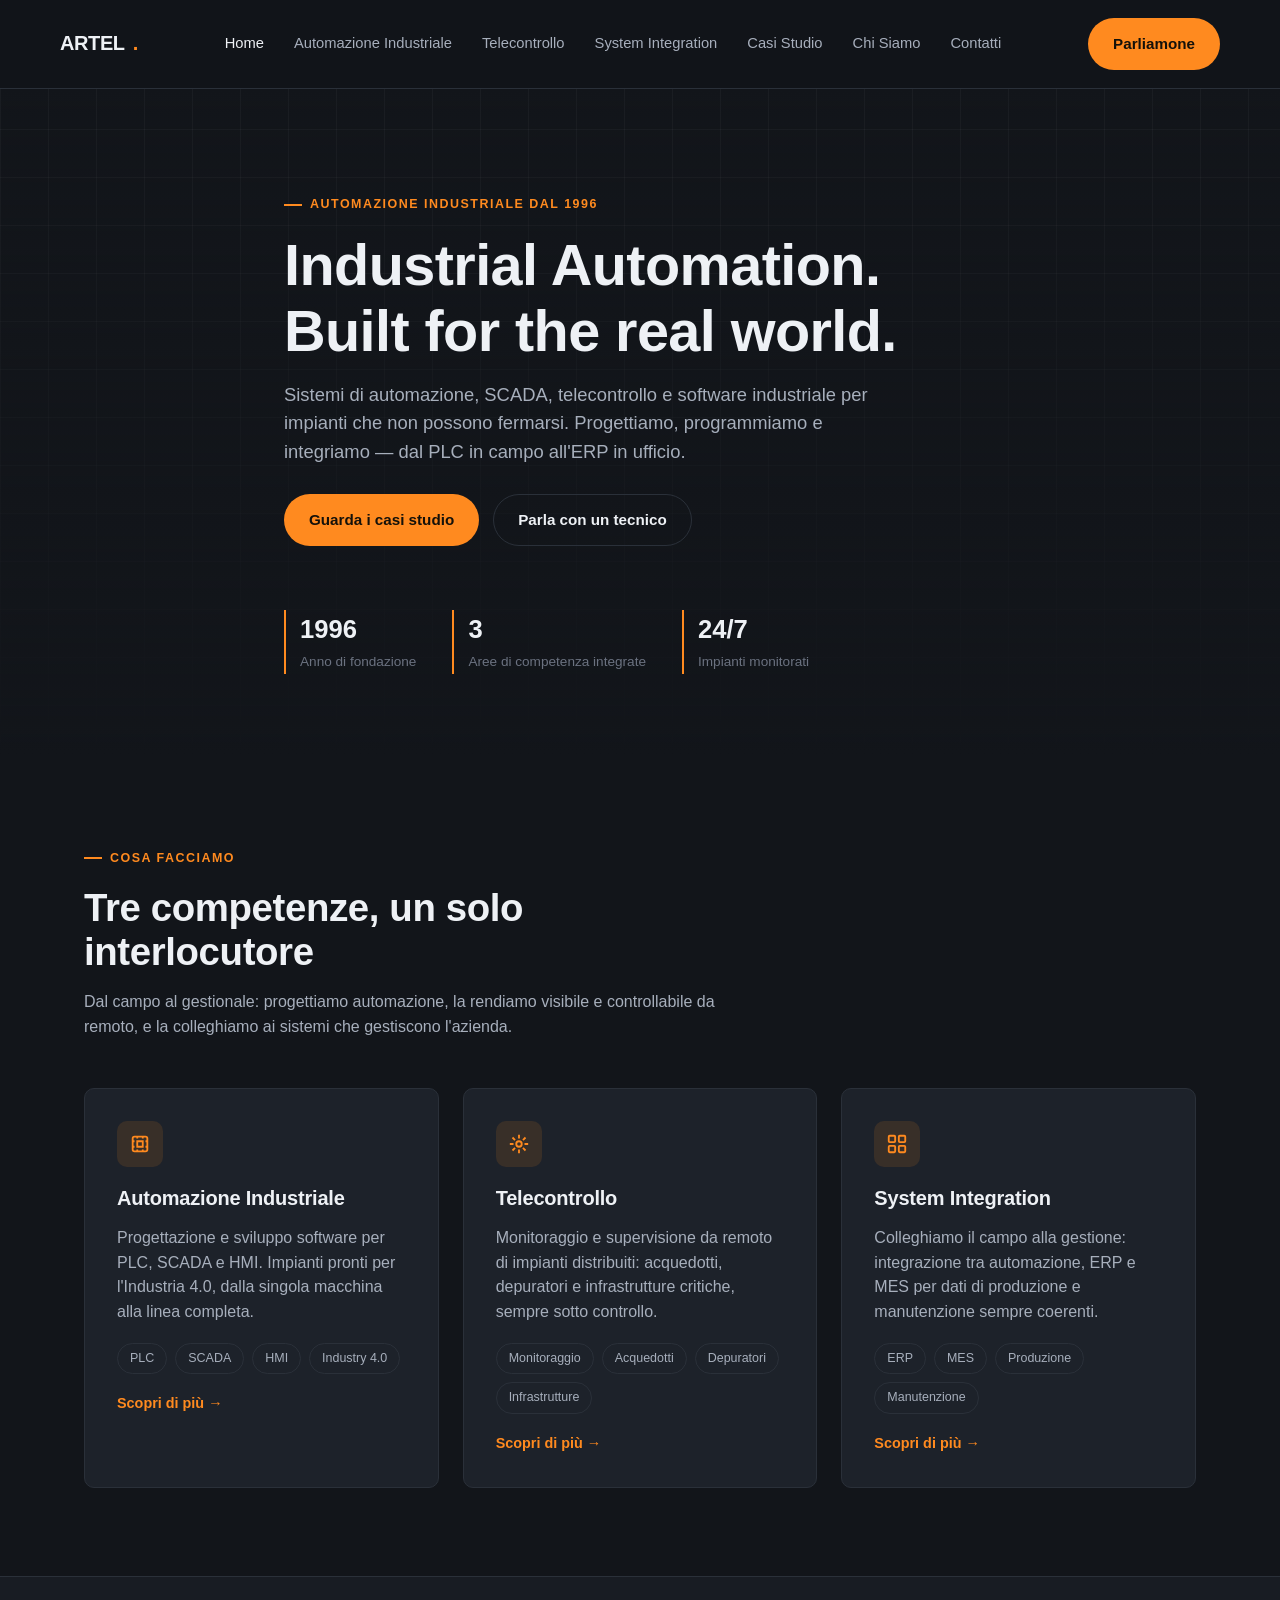
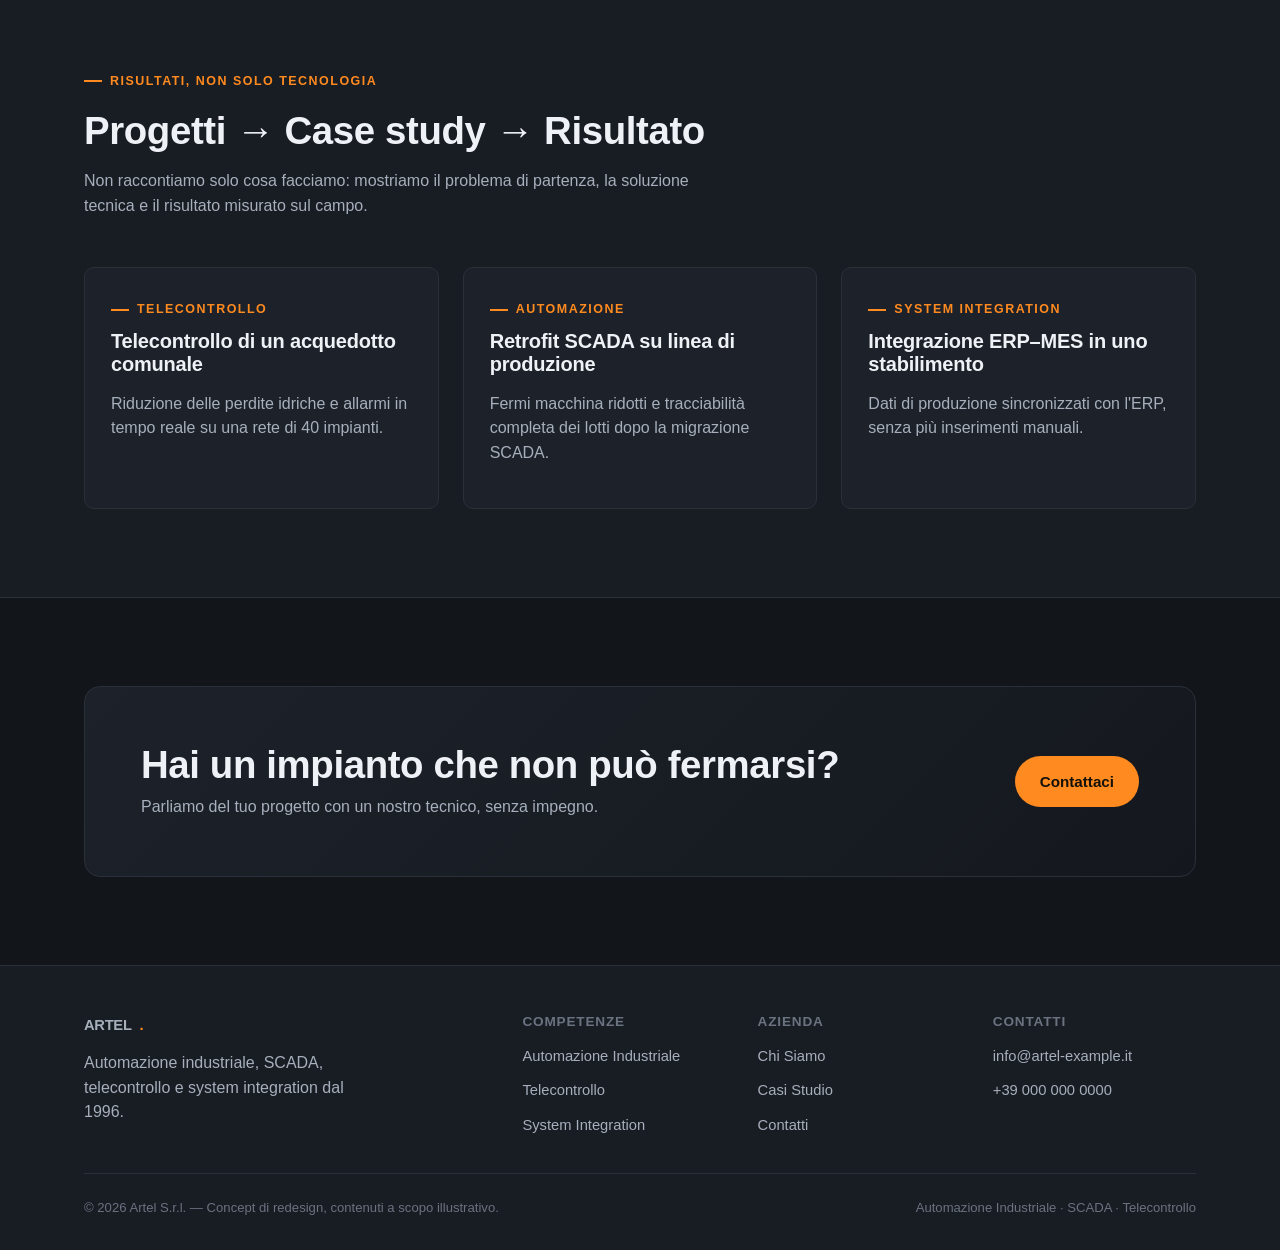
==== index.html @ 4e6edf06 "Add Artel S.r.l. redesign concept static site Replaces a text-heavy legacy structure with a focused " ====
<!doctype html>
<html lang="it">
<head>
<meta charset="UTF-8">
<meta name="viewport" content="width=device-width, initial-scale=1.0">
<title>Artel S.r.l. — Automazione Industriale, SCADA, Telecontrollo</title>
<meta name="description" content="Sistemi di automazione industriale, SCADA, telecontrollo e system integration per impianti che non possono fermarsi. Dal 1996.">
<link rel="stylesheet" href="css/style.css">
</head>
<body>

<header class="site-header">
  <div class="wrap nav">
    <a href="index.html" class="logo">ARTEL<span>.</span></a>
    <ul class="nav-links">
      <li><a href="index.html" class="active">Home</a></li>
      <li><a href="automazione-industriale.html">Automazione Industriale</a></li>
      <li><a href="telecontrollo.html">Telecontrollo</a></li>
      <li><a href="system-integration.html">System Integration</a></li>
      <li><a href="casi-studio.html">Casi Studio</a></li>
      <li><a href="chi-siamo.html">Chi Siamo</a></li>
      <li><a href="contatti.html">Contatti</a></li>
    </ul>
    <div class="nav-cta">
      <a href="contatti.html" class="btn btn-primary">Parliamone</a>
      <button class="nav-toggle" aria-label="Menu">☰</button>
    </div>
  </div>
</header>

<section class="hero">
  <div class="wrap hero-inner">
    <span class="eyebrow">Automazione industriale dal 1996</span>
    <h1>Industrial Automation.<br>Built for the real world.</h1>
    <p class="lead">Sistemi di automazione, SCADA, telecontrollo e software industriale per impianti che non possono fermarsi. Progettiamo, programmiamo e integriamo — dal PLC in campo all'ERP in ufficio.</p>
    <div class="hero-actions">
      <a href="casi-studio.html" class="btn btn-primary">Guarda i casi studio</a>
      <a href="contatti.html" class="btn btn-ghost">Parla con un tecnico</a>
    </div>
    <div class="hero-meta">
      <div><strong>1996</strong><span>Anno di fondazione</span></div>
      <div><strong>3</strong><span>Aree di competenza integrate</span></div>
      <div><strong>24/7</strong><span>Impianti monitorati</span></div>
    </div>
  </div>
</section>

<section>
  <div class="wrap">
    <div class="section-head">
      <span class="eyebrow">Cosa facciamo</span>
      <h2>Tre competenze, un solo interlocutore</h2>
      <p>Dal campo al gestionale: progettiamo automazione, la rendiamo visibile e controllabile da remoto, e la colleghiamo ai sistemi che gestiscono l'azienda.</p>
    </div>

    <div class="grid-3">
      <div class="card">
        <div class="icon">
          <svg width="22" height="22" viewBox="0 0 24 24" fill="none" stroke="currentColor" stroke-width="2"><rect x="4" y="4" width="16" height="16" rx="2"/><path d="M9 9h6v6H9z"/><path d="M4 9h2M4 15h2M18 9h2M18 15h2M9 4v2M15 4v2M9 18v2M15 18v2"/></svg>
        </div>
        <h3>Automazione Industriale</h3>
        <p>Progettazione e sviluppo software per PLC, SCADA e HMI. Impianti pronti per l'Industria 4.0, dalla singola macchina alla linea completa.</p>
        <div class="tag-list">
          <span class="tag">PLC</span><span class="tag">SCADA</span><span class="tag">HMI</span><span class="tag">Industry 4.0</span>
        </div>
        <a href="automazione-industriale.html" class="card-link">Scopri di più →</a>
      </div>

      <div class="card">
        <div class="icon">
          <svg width="22" height="22" viewBox="0 0 24 24" fill="none" stroke="currentColor" stroke-width="2"><circle cx="12" cy="12" r="3"/><path d="M12 2v4M12 18v4M4.9 4.9l2.8 2.8M16.3 16.3l2.8 2.8M2 12h4M18 12h4M4.9 19.1l2.8-2.8M16.3 7.7l2.8-2.8"/></svg>
        </div>
        <h3>Telecontrollo</h3>
        <p>Monitoraggio e supervisione da remoto di impianti distribuiti: acquedotti, depuratori e infrastrutture critiche, sempre sotto controllo.</p>
        <div class="tag-list">
          <span class="tag">Monitoraggio</span><span class="tag">Acquedotti</span><span class="tag">Depuratori</span><span class="tag">Infrastrutture</span>
        </div>
        <a href="telecontrollo.html" class="card-link">Scopri di più →</a>
      </div>

      <div class="card">
        <div class="icon">
          <svg width="22" height="22" viewBox="0 0 24 24" fill="none" stroke="currentColor" stroke-width="2"><rect x="3" y="3" width="7" height="7" rx="1"/><rect x="14" y="3" width="7" height="7" rx="1"/><rect x="14" y="14" width="7" height="7" rx="1"/><rect x="3" y="14" width="7" height="7" rx="1"/></svg>
        </div>
        <h3>System Integration</h3>
        <p>Colleghiamo il campo alla gestione: integrazione tra automazione, ERP e MES per dati di produzione e manutenzione sempre coerenti.</p>
        <div class="tag-list">
          <span class="tag">ERP</span><span class="tag">MES</span><span class="tag">Produzione</span><span class="tag">Manutenzione</span>
        </div>
        <a href="system-integration.html" class="card-link">Scopri di più →</a>
      </div>
    </div>
  </div>
</section>

<section class="section-alt">
  <div class="wrap">
    <div class="section-head">
      <span class="eyebrow">Risultati, non solo tecnologia</span>
      <h2>Progetti → Case study → Risultato</h2>
      <p>Non raccontiamo solo cosa facciamo: mostriamo il problema di partenza, la soluzione tecnica e il risultato misurato sul campo.</p>
    </div>

    <div class="grid-3">
      <a href="casi-studio.html#acquedotto" class="case-preview">
        <span class="eyebrow" style="margin-bottom:10px">Telecontrollo</span>
        <h3>Telecontrollo di un acquedotto comunale</h3>
        <p>Riduzione delle perdite idriche e allarmi in tempo reale su una rete di 40 impianti.</p>
      </a>
      <a href="casi-studio.html#linea-produzione" class="case-preview">
        <span class="eyebrow" style="margin-bottom:10px">Automazione</span>
        <h3>Retrofit SCADA su linea di produzione</h3>
        <p>Fermi macchina ridotti e tracciabilità completa dei lotti dopo la migrazione SCADA.</p>
      </a>
      <a href="casi-studio.html#erp-mes" class="case-preview">
        <span class="eyebrow" style="margin-bottom:10px">System Integration</span>
        <h3>Integrazione ERP–MES in uno stabilimento</h3>
        <p>Dati di produzione sincronizzati con l'ERP, senza più inserimenti manuali.</p>
      </a>
    </div>
  </div>
</section>

<section>
  <div class="wrap">
    <div class="cta-band">
      <div>
        <h2>Hai un impianto che non può fermarsi?</h2>
        <p>Parliamo del tuo progetto con un nostro tecnico, senza impegno.</p>
      </div>
      <a href="contatti.html" class="btn btn-primary">Contattaci</a>
    </div>
  </div>
</section>

<footer>
  <div class="wrap">
    <div class="footer-grid">
      <div>
        <a href="index.html" class="logo">ARTEL<span>.</span></a>
        <p style="margin-top:14px; max-width:280px;">Automazione industriale, SCADA, telecontrollo e system integration dal 1996.</p>
      </div>
      <div>
        <h4>Competenze</h4>
        <ul>
          <li><a href="automazione-industriale.html">Automazione Industriale</a></li>
          <li><a href="telecontrollo.html">Telecontrollo</a></li>
          <li><a href="system-integration.html">System Integration</a></li>
        </ul>
      </div>
      <div>
        <h4>Azienda</h4>
        <ul>
          <li><a href="chi-siamo.html">Chi Siamo</a></li>
          <li><a href="casi-studio.html">Casi Studio</a></li>
          <li><a href="contatti.html">Contatti</a></li>
        </ul>
      </div>
      <div>
        <h4>Contatti</h4>
        <ul>
          <li><a href="mailto:info@artel-example.it">info@artel-example.it</a></li>
          <li><a href="tel:+390000000000">+39 000 000 0000</a></li>
        </ul>
      </div>
    </div>
    <div class="footer-bottom">
      <span>© 2026 Artel S.r.l. — Concept di redesign, contenuti a scopo illustrativo.</span>
      <span>Automazione Industriale · SCADA · Telecontrollo</span>
    </div>
  </div>
</footer>

<script src="js/main.js"></script>
</body>
</html>
---- css/style.css ----
/* ===========================================================
   Artel S.r.l. — redesign concept
   Design system: dark industrial palette, one accent color.
   =========================================================== */

:root {
  --bg: #12151a;
  --bg-alt: #181c23;
  --bg-card: #1d222a;
  --line: #2a3039;
  --text: #eef1f5;
  --text-dim: #a7afbc;
  --text-faint: #6b7280;
  --accent: #ff8a1f;
  --accent-dim: #cc6f14;
  --accent-soft: rgba(255, 138, 31, 0.12);
  --radius: 10px;
  --maxw: 1160px;
  --font: -apple-system, "Segoe UI", "Inter", Roboto, Helvetica, Arial, sans-serif;
}

* {
  box-sizing: border-box;
}

html {
  scroll-behavior: smooth;
}

body {
  margin: 0;
  font-family: var(--font);
  background: var(--bg);
  color: var(--text);
  line-height: 1.55;
  -webkit-font-smoothing: antialiased;
}

img {
  max-width: 100%;
  display: block;
}

a {
  color: inherit;
  text-decoration: none;
}

.wrap {
  max-width: var(--maxw);
  margin: 0 auto;
  padding: 0 24px;
}

section {
  padding: 88px 0;
}

h1, h2, h3, h4 {
  margin: 0 0 16px;
  line-height: 1.15;
  font-weight: 700;
  letter-spacing: -0.01em;
}

h1 { font-size: clamp(2.2rem, 5vw, 3.6rem); }
h2 { font-size: clamp(1.7rem, 3.2vw, 2.4rem); }
h3 { font-size: 1.25rem; }

p {
  margin: 0 0 16px;
  color: var(--text-dim);
}

.eyebrow {
  display: inline-flex;
  align-items: center;
  gap: 8px;
  font-size: 0.78rem;
  font-weight: 700;
  letter-spacing: 0.12em;
  text-transform: uppercase;
  color: var(--accent);
  margin-bottom: 18px;
}

.eyebrow::before {
  content: "";
  width: 18px;
  height: 2px;
  background: var(--accent);
  display: inline-block;
}

/* ---------- Buttons ---------- */

.btn {
  display: inline-flex;
  align-items: center;
  gap: 8px;
  padding: 13px 24px;
  border-radius: 999px;
  font-weight: 600;
  font-size: 0.95rem;
  border: 1px solid transparent;
  cursor: pointer;
  transition: transform 0.15s ease, background 0.15s ease, border-color 0.15s ease;
}

.btn:hover {
  transform: translateY(-1px);
}

.btn-primary {
  background: var(--accent);
  color: #14110a;
}

.btn-primary:hover {
  background: #ff9a3d;
}

.btn-ghost {
  background: transparent;
  border-color: var(--line);
  color: var(--text);
}

.btn-ghost:hover {
  border-color: var(--accent);
  color: var(--accent);
}

/* ---------- Header / nav ---------- */

.site-header {
  position: sticky;
  top: 0;
  z-index: 50;
  background: rgba(18, 21, 26, 0.85);
  backdrop-filter: blur(10px);
  border-bottom: 1px solid var(--line);
}

.nav {
  display: flex;
  align-items: center;
  justify-content: space-between;
  padding: 18px 0;
}

.logo {
  display: flex;
  align-items: baseline;
  gap: 8px;
  font-weight: 800;
  font-size: 1.25rem;
  letter-spacing: -0.02em;
}

.logo span {
  color: var(--accent);
}

.nav-links {
  display: flex;
  gap: 30px;
  list-style: none;
  margin: 0;
  padding: 0;
}

.nav-links a {
  font-size: 0.92rem;
  font-weight: 500;
  color: var(--text-dim);
  transition: color 0.15s ease;
}

.nav-links a:hover,
.nav-links a.active {
  color: var(--text);
}

.nav-cta {
  display: flex;
  align-items: center;
  gap: 20px;
}

.nav-toggle {
  display: none;
  background: none;
  border: 1px solid var(--line);
  border-radius: 8px;
  padding: 8px 10px;
  color: var(--text);
  cursor: pointer;
}

@media (max-width: 860px) {
  .nav-links {
    position: absolute;
    top: 100%;
    left: 0;
    right: 0;
    flex-direction: column;
    background: var(--bg-alt);
    border-bottom: 1px solid var(--line);
    padding: 20px 24px;
    gap: 16px;
    display: none;
  }
  .nav-links.open {
    display: flex;
  }
  .nav-toggle {
    display: inline-flex;
  }
  .nav-cta .btn-primary {
    display: none;
  }
}

/* ---------- Hero ---------- */

.hero {
  padding: 100px 0 80px;
  position: relative;
  overflow: hidden;
  background-image:
    linear-gradient(180deg, rgba(18,21,26,0) 0%, var(--bg) 100%),
    repeating-linear-gradient(0deg, rgba(255,255,255,0.035) 0 1px, transparent 1px 48px),
    repeating-linear-gradient(90deg, rgba(255,255,255,0.035) 0 1px, transparent 1px 48px);
}

.hero-inner {
  max-width: 760px;
}

.hero p.lead {
  font-size: 1.15rem;
  max-width: 620px;
}

.hero-actions {
  display: flex;
  gap: 14px;
  margin-top: 28px;
  flex-wrap: wrap;
}

.hero-meta {
  display: flex;
  gap: 36px;
  margin-top: 64px;
  flex-wrap: wrap;
}

.hero-meta div {
  border-left: 2px solid var(--accent);
  padding-left: 14px;
}

.hero-meta strong {
  display: block;
  font-size: 1.6rem;
}

.hero-meta span {
  color: var(--text-faint);
  font-size: 0.85rem;
}

/* ---------- Page hero (secondary pages) ---------- */

.page-hero {
  padding: 70px 0 60px;
  border-bottom: 1px solid var(--line);
  background: var(--bg-alt);
}

.page-hero p {
  max-width: 640px;
  font-size: 1.05rem;
}

.breadcrumb {
  color: var(--text-faint);
  font-size: 0.85rem;
  margin-bottom: 18px;
}

.breadcrumb a:hover {
  color: var(--accent);
}

/* ---------- Pillars / cards grid ---------- */

.section-head {
  max-width: 640px;
  margin-bottom: 48px;
}

.grid-3 {
  display: grid;
  grid-template-columns: repeat(3, 1fr);
  gap: 24px;
}

.grid-2 {
  display: grid;
  grid-template-columns: repeat(2, 1fr);
  gap: 24px;
}

@media (max-width: 900px) {
  .grid-3, .grid-2 {
    grid-template-columns: 1fr;
  }
}

.card {
  background: var(--bg-card);
  border: 1px solid var(--line);
  border-radius: var(--radius);
  padding: 32px;
  transition: border-color 0.2s ease, transform 0.2s ease;
}

.card:hover {
  border-color: var(--accent-dim);
  transform: translateY(-2px);
}

.card .icon {
  width: 46px;
  height: 46px;
  border-radius: 10px;
  background: var(--accent-soft);
  display: flex;
  align-items: center;
  justify-content: center;
  color: var(--accent);
  margin-bottom: 20px;
}

.card .tag-list {
  display: flex;
  flex-wrap: wrap;
  gap: 8px;
  margin-top: 18px;
}

.tag {
  font-size: 0.78rem;
  color: var(--text-dim);
  border: 1px solid var(--line);
  border-radius: 999px;
  padding: 5px 12px;
}

.card a.card-link {
  display: inline-flex;
  align-items: center;
  gap: 6px;
  margin-top: 18px;
  color: var(--accent);
  font-weight: 600;
  font-size: 0.9rem;
}

/* ---------- Alt section background ---------- */

.section-alt {
  background: var(--bg-alt);
  border-top: 1px solid var(--line);
  border-bottom: 1px solid var(--line);
}

/* ---------- Stats / credibility strip ---------- */

.stats {
  display: grid;
  grid-template-columns: repeat(4, 1fr);
  gap: 24px;
  text-align: center;
}

@media (max-width: 760px) {
  .stats {
    grid-template-columns: repeat(2, 1fr);
  }
}

.stats strong {
  display: block;
  font-size: 2rem;
  color: var(--accent);
}

.stats span {
  color: var(--text-faint);
  font-size: 0.85rem;
}

/* ---------- Case studies ---------- */

.case-card {
  background: var(--bg-card);
  border: 1px solid var(--line);
  border-radius: var(--radius);
  padding: 36px;
  margin-bottom: 24px;
}

.case-card .case-tag {
  color: var(--accent);
  font-weight: 700;
  font-size: 0.78rem;
  letter-spacing: 0.08em;
  text-transform: uppercase;
  margin-bottom: 10px;
  display: block;
}

.case-grid {
  display: grid;
  grid-template-columns: repeat(4, 1fr);
  gap: 20px;
  margin-top: 24px;
}

@media (max-width: 900px) {
  .case-grid {
    grid-template-columns: repeat(2, 1fr);
  }
}

.case-step {
  border-left: 2px solid var(--line);
  padding-left: 16px;
}

.case-step h4 {
  font-size: 0.78rem;
  letter-spacing: 0.08em;
  text-transform: uppercase;
  color: var(--text-faint);
  margin-bottom: 8px;
}

.case-step.result {
  border-left-color: var(--accent);
}

.case-step p {
  font-size: 0.92rem;
  margin: 0;
}

.case-preview {
  display: block;
  background: var(--bg-card);
  border: 1px solid var(--line);
  border-radius: var(--radius);
  padding: 26px;
  transition: border-color 0.2s ease, transform 0.2s ease;
}

.case-preview:hover {
  border-color: var(--accent-dim);
  transform: translateY(-2px);
}

/* ---------- CTA band ---------- */

.cta-band {
  background: linear-gradient(135deg, #1d222a, #14181e);
  border: 1px solid var(--line);
  border-radius: 16px;
  padding: 56px;
  display: flex;
  align-items: center;
  justify-content: space-between;
  gap: 32px;
  flex-wrap: wrap;
}

.cta-band h2 {
  margin-bottom: 8px;
}

.cta-band p {
  margin: 0;
}

/* ---------- Forms ---------- */

.form-grid {
  display: grid;
  grid-template-columns: 1fr 1fr;
  gap: 18px;
}

@media (max-width: 700px) {
  .form-grid {
    grid-template-columns: 1fr;
  }
}

.field {
  display: flex;
  flex-direction: column;
  gap: 8px;
}

.field.full {
  grid-column: 1 / -1;
}

label {
  font-size: 0.85rem;
  color: var(--text-dim);
}

input, textarea, select {
  background: var(--bg);
  border: 1px solid var(--line);
  border-radius: 8px;
  padding: 12px 14px;
  color: var(--text);
  font-family: var(--font);
  font-size: 0.95rem;
}

input:focus, textarea:focus, select:focus {
  outline: none;
  border-color: var(--accent);
}

textarea {
  resize: vertical;
  min-height: 130px;
}

.form-note {
  font-size: 0.82rem;
  color: var(--text-faint);
  margin-top: 12px;
}

/* ---------- Contact info list ---------- */

.info-list {
  display: flex;
  flex-direction: column;
  gap: 22px;
}

.info-list .card {
  padding: 22px 26px;
}

.info-list strong {
  display: block;
  margin-bottom: 4px;
}

.info-list span {
  color: var(--text-dim);
  font-size: 0.92rem;
}

/* ---------- Footer ---------- */

footer {
  border-top: 1px solid var(--line);
  padding: 48px 0 32px;
  background: var(--bg-alt);
}

.footer-grid {
  display: grid;
  grid-template-columns: 2fr 1fr 1fr 1fr;
  gap: 32px;
  margin-bottom: 32px;
}

@media (max-width: 760px) {
  .footer-grid {
    grid-template-columns: 1fr 1fr;
  }
}

.footer-grid h4 {
  font-size: 0.85rem;
  text-transform: uppercase;
  letter-spacing: 0.06em;
  color: var(--text-faint);
  margin-bottom: 14px;
}

.footer-grid ul {
  list-style: none;
  margin: 0;
  padding: 0;
  display: flex;
  flex-direction: column;
  gap: 10px;
}

.footer-grid a {
  color: var(--text-dim);
  font-size: 0.92rem;
}

.footer-grid a:hover {
  color: var(--accent);
}

.footer-bottom {
  display: flex;
  justify-content: space-between;
  flex-wrap: wrap;
  gap: 12px;
  padding-top: 24px;
  border-top: 1px solid var(--line);
  color: var(--text-faint);
  font-size: 0.82rem;
}

/* ---------- Utility ---------- */

.mt-0 { margin-top: 0; }
.center { text-align: center; margin-left: auto; margin-right: auto; }
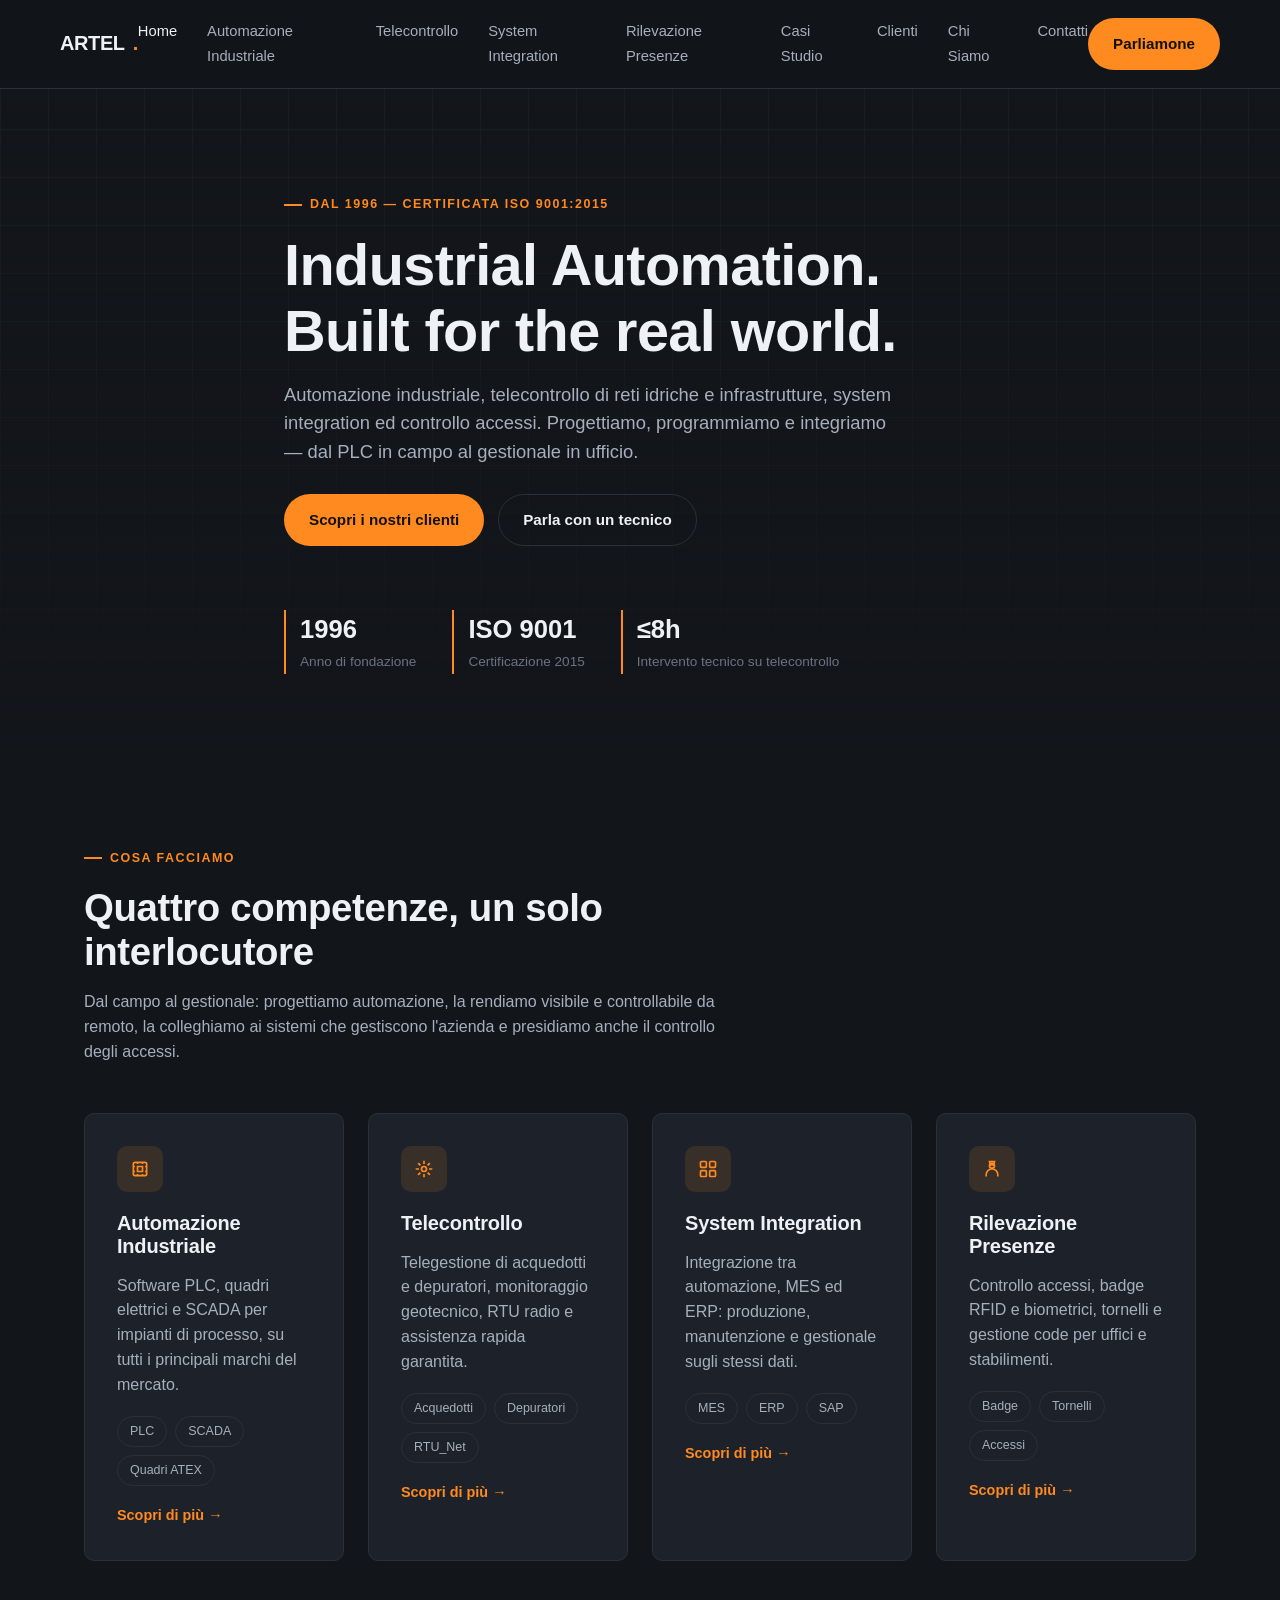
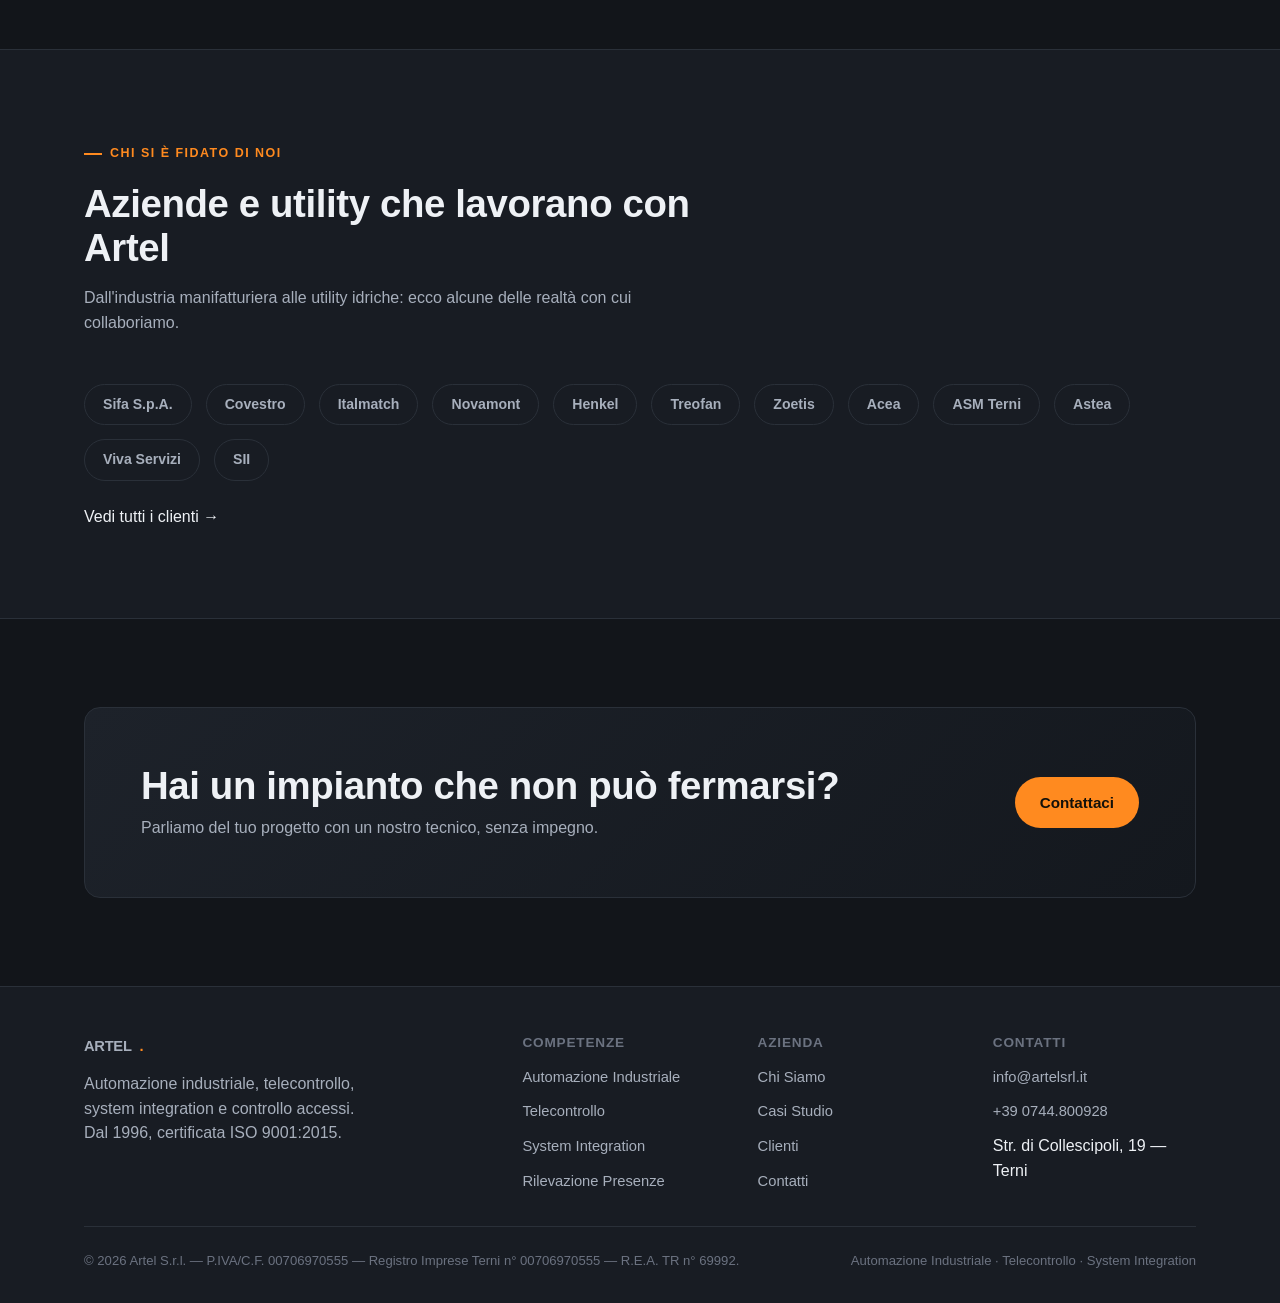
==== commit 6891fb8d: "Ground redesign in Artel's real content from artelsrl.it Replaces placeholder/fabricated copy with r" ====
--- a/index.html
+++ b/index.html
@@ -3,8 +3,8 @@
 <head>
 <meta charset="UTF-8">
 <meta name="viewport" content="width=device-width, initial-scale=1.0">
-<title>Artel S.r.l. — Automazione Industriale, SCADA, Telecontrollo</title>
-<meta name="description" content="Sistemi di automazione industriale, SCADA, telecontrollo e system integration per impianti che non possono fermarsi. Dal 1996.">
+<title>Artel S.r.l. — Automazione Industriale, Telecontrollo, System Integration</title>
+<meta name="description" content="Automazione industriale, telecontrollo di acquedotti e depuratori, system integration e controllo accessi. Artel S.r.l., Terni — dal 1996, certificata ISO 9001:2015.">
 <link rel="stylesheet" href="css/style.css">
 </head>
 <body>
@@ -17,7 +17,9 @@
       <li><a href="automazione-industriale.html">Automazione Industriale</a></li>
       <li><a href="telecontrollo.html">Telecontrollo</a></li>
       <li><a href="system-integration.html">System Integration</a></li>
+      <li><a href="rilevazione-presenze.html">Rilevazione Presenze</a></li>
       <li><a href="casi-studio.html">Casi Studio</a></li>
+      <li><a href="clienti.html">Clienti</a></li>
       <li><a href="chi-siamo.html">Chi Siamo</a></li>
       <li><a href="contatti.html">Contatti</a></li>
     </ul>
@@ -30,17 +32,17 @@
 
 <section class="hero">
   <div class="wrap hero-inner">
-    <span class="eyebrow">Automazione industriale dal 1996</span>
+    <span class="eyebrow">Dal 1996 — certificata ISO 9001:2015</span>
     <h1>Industrial Automation.<br>Built for the real world.</h1>
-    <p class="lead">Sistemi di automazione, SCADA, telecontrollo e software industriale per impianti che non possono fermarsi. Progettiamo, programmiamo e integriamo — dal PLC in campo all'ERP in ufficio.</p>
+    <p class="lead">Automazione industriale, telecontrollo di reti idriche e infrastrutture, system integration ed controllo accessi. Progettiamo, programmiamo e integriamo — dal PLC in campo al gestionale in ufficio.</p>
     <div class="hero-actions">
-      <a href="casi-studio.html" class="btn btn-primary">Guarda i casi studio</a>
+      <a href="clienti.html" class="btn btn-primary">Scopri i nostri clienti</a>
       <a href="contatti.html" class="btn btn-ghost">Parla con un tecnico</a>
     </div>
     <div class="hero-meta">
       <div><strong>1996</strong><span>Anno di fondazione</span></div>
-      <div><strong>3</strong><span>Aree di competenza integrate</span></div>
-      <div><strong>24/7</strong><span>Impianti monitorati</span></div>
+      <div><strong>ISO 9001</strong><span>Certificazione 2015</span></div>
+      <div><strong>≤8h</strong><span>Intervento tecnico su telecontrollo</span></div>
     </div>
   </div>
 </section>
@@ -49,45 +51,57 @@
   <div class="wrap">
     <div class="section-head">
       <span class="eyebrow">Cosa facciamo</span>
-      <h2>Tre competenze, un solo interlocutore</h2>
-      <p>Dal campo al gestionale: progettiamo automazione, la rendiamo visibile e controllabile da remoto, e la colleghiamo ai sistemi che gestiscono l'azienda.</p>
+      <h2>Quattro competenze, un solo interlocutore</h2>
+      <p>Dal campo al gestionale: progettiamo automazione, la rendiamo visibile e controllabile da remoto, la colleghiamo ai sistemi che gestiscono l'azienda e presidiamo anche il controllo degli accessi.</p>
     </div>
 
-    <div class="grid-3">
+    <div class="grid-4">
       <div class="card">
         <div class="icon">
-          <svg width="22" height="22" viewBox="0 0 24 24" fill="none" stroke="currentColor" stroke-width="2"><rect x="4" y="4" width="16" height="16" rx="2"/><path d="M9 9h6v6H9z"/><path d="M4 9h2M4 15h2M18 9h2M18 15h2M9 4v2M15 4v2M9 18v2M15 18v2"/></svg>
+          <svg width="20" height="20" viewBox="0 0 24 24" fill="none" stroke="currentColor" stroke-width="2"><rect x="4" y="4" width="16" height="16" rx="2"/><path d="M9 9h6v6H9z"/><path d="M4 9h2M4 15h2M18 9h2M18 15h2M9 4v2M15 4v2M9 18v2M15 18v2"/></svg>
         </div>
         <h3>Automazione Industriale</h3>
-        <p>Progettazione e sviluppo software per PLC, SCADA e HMI. Impianti pronti per l'Industria 4.0, dalla singola macchina alla linea completa.</p>
+        <p>Software PLC, quadri elettrici e SCADA per impianti di processo, su tutti i principali marchi del mercato.</p>
         <div class="tag-list">
-          <span class="tag">PLC</span><span class="tag">SCADA</span><span class="tag">HMI</span><span class="tag">Industry 4.0</span>
+          <span class="tag">PLC</span><span class="tag">SCADA</span><span class="tag">Quadri ATEX</span>
         </div>
         <a href="automazione-industriale.html" class="card-link">Scopri di più →</a>
       </div>
 
       <div class="card">
         <div class="icon">
-          <svg width="22" height="22" viewBox="0 0 24 24" fill="none" stroke="currentColor" stroke-width="2"><circle cx="12" cy="12" r="3"/><path d="M12 2v4M12 18v4M4.9 4.9l2.8 2.8M16.3 16.3l2.8 2.8M2 12h4M18 12h4M4.9 19.1l2.8-2.8M16.3 7.7l2.8-2.8"/></svg>
+          <svg width="20" height="20" viewBox="0 0 24 24" fill="none" stroke="currentColor" stroke-width="2"><circle cx="12" cy="12" r="3"/><path d="M12 2v4M12 18v4M4.9 4.9l2.8 2.8M16.3 16.3l2.8 2.8M2 12h4M18 12h4M4.9 19.1l2.8-2.8M16.3 7.7l2.8-2.8"/></svg>
         </div>
         <h3>Telecontrollo</h3>
-        <p>Monitoraggio e supervisione da remoto di impianti distribuiti: acquedotti, depuratori e infrastrutture critiche, sempre sotto controllo.</p>
+        <p>Telegestione di acquedotti e depuratori, monitoraggio geotecnico, RTU radio e assistenza rapida garantita.</p>
         <div class="tag-list">
-          <span class="tag">Monitoraggio</span><span class="tag">Acquedotti</span><span class="tag">Depuratori</span><span class="tag">Infrastrutture</span>
+          <span class="tag">Acquedotti</span><span class="tag">Depuratori</span><span class="tag">RTU_Net</span>
         </div>
         <a href="telecontrollo.html" class="card-link">Scopri di più →</a>
       </div>
 
       <div class="card">
         <div class="icon">
-          <svg width="22" height="22" viewBox="0 0 24 24" fill="none" stroke="currentColor" stroke-width="2"><rect x="3" y="3" width="7" height="7" rx="1"/><rect x="14" y="3" width="7" height="7" rx="1"/><rect x="14" y="14" width="7" height="7" rx="1"/><rect x="3" y="14" width="7" height="7" rx="1"/></svg>
+          <svg width="20" height="20" viewBox="0 0 24 24" fill="none" stroke="currentColor" stroke-width="2"><rect x="3" y="3" width="7" height="7" rx="1"/><rect x="14" y="3" width="7" height="7" rx="1"/><rect x="14" y="14" width="7" height="7" rx="1"/><rect x="3" y="14" width="7" height="7" rx="1"/></svg>
         </div>
         <h3>System Integration</h3>
-        <p>Colleghiamo il campo alla gestione: integrazione tra automazione, ERP e MES per dati di produzione e manutenzione sempre coerenti.</p>
+        <p>Integrazione tra automazione, MES ed ERP: produzione, manutenzione e gestionale sugli stessi dati.</p>
         <div class="tag-list">
-          <span class="tag">ERP</span><span class="tag">MES</span><span class="tag">Produzione</span><span class="tag">Manutenzione</span>
+          <span class="tag">MES</span><span class="tag">ERP</span><span class="tag">SAP</span>
         </div>
         <a href="system-integration.html" class="card-link">Scopri di più →</a>
+      </div>
+
+      <div class="card">
+        <div class="icon">
+          <svg width="20" height="20" viewBox="0 0 24 24" fill="none" stroke="currentColor" stroke-width="2"><circle cx="12" cy="8" r="3"/><path d="M5 21v-2a7 7 0 0 1 14 0v2"/><path d="M9 3h6l-1 4H10z"/></svg>
+        </div>
+        <h3>Rilevazione Presenze</h3>
+        <p>Controllo accessi, badge RFID e biometrici, tornelli e gestione code per uffici e stabilimenti.</p>
+        <div class="tag-list">
+          <span class="tag">Badge</span><span class="tag">Tornelli</span><span class="tag">Accessi</span>
+        </div>
+        <a href="rilevazione-presenze.html" class="card-link">Scopri di più →</a>
       </div>
     </div>
   </div>
@@ -96,28 +110,16 @@
 <section class="section-alt">
   <div class="wrap">
     <div class="section-head">
-      <span class="eyebrow">Risultati, non solo tecnologia</span>
-      <h2>Progetti → Case study → Risultato</h2>
-      <p>Non raccontiamo solo cosa facciamo: mostriamo il problema di partenza, la soluzione tecnica e il risultato misurato sul campo.</p>
+      <span class="eyebrow">Chi si è fidato di noi</span>
+      <h2>Aziende e utility che lavorano con Artel</h2>
+      <p>Dall'industria manifatturiera alle utility idriche: ecco alcune delle realtà con cui collaboriamo.</p>
     </div>
-
-    <div class="grid-3">
-      <a href="casi-studio.html#acquedotto" class="case-preview">
-        <span class="eyebrow" style="margin-bottom:10px">Telecontrollo</span>
-        <h3>Telecontrollo di un acquedotto comunale</h3>
-        <p>Riduzione delle perdite idriche e allarmi in tempo reale su una rete di 40 impianti.</p>
-      </a>
-      <a href="casi-studio.html#linea-produzione" class="case-preview">
-        <span class="eyebrow" style="margin-bottom:10px">Automazione</span>
-        <h3>Retrofit SCADA su linea di produzione</h3>
-        <p>Fermi macchina ridotti e tracciabilità completa dei lotti dopo la migrazione SCADA.</p>
-      </a>
-      <a href="casi-studio.html#erp-mes" class="case-preview">
-        <span class="eyebrow" style="margin-bottom:10px">System Integration</span>
-        <h3>Integrazione ERP–MES in uno stabilimento</h3>
-        <p>Dati di produzione sincronizzati con l'ERP, senza più inserimenti manuali.</p>
-      </a>
+    <div class="client-strip">
+      <span>Sifa S.p.A.</span><span>Covestro</span><span>Italmatch</span><span>Novamont</span>
+      <span>Henkel</span><span>Treofan</span><span>Zoetis</span><span>Acea</span>
+      <span>ASM Terni</span><span>Astea</span><span>Viva Servizi</span><span>SII</span>
     </div>
+    <a href="clienti.html" class="card-link" style="margin-top:24px; display:inline-flex;">Vedi tutti i clienti →</a>
   </div>
 </section>
 
@@ -138,7 +140,7 @@
     <div class="footer-grid">
       <div>
         <a href="index.html" class="logo">ARTEL<span>.</span></a>
-        <p style="margin-top:14px; max-width:280px;">Automazione industriale, SCADA, telecontrollo e system integration dal 1996.</p>
+        <p style="margin-top:14px; max-width:280px;">Automazione industriale, telecontrollo, system integration e controllo accessi. Dal 1996, certificata ISO 9001:2015.</p>
       </div>
       <div>
         <h4>Competenze</h4>
@@ -146,6 +148,7 @@
           <li><a href="automazione-industriale.html">Automazione Industriale</a></li>
           <li><a href="telecontrollo.html">Telecontrollo</a></li>
           <li><a href="system-integration.html">System Integration</a></li>
+          <li><a href="rilevazione-presenze.html">Rilevazione Presenze</a></li>
         </ul>
       </div>
       <div>
@@ -153,20 +156,22 @@
         <ul>
           <li><a href="chi-siamo.html">Chi Siamo</a></li>
           <li><a href="casi-studio.html">Casi Studio</a></li>
+          <li><a href="clienti.html">Clienti</a></li>
           <li><a href="contatti.html">Contatti</a></li>
         </ul>
       </div>
       <div>
         <h4>Contatti</h4>
         <ul>
-          <li><a href="mailto:info@artel-example.it">info@artel-example.it</a></li>
-          <li><a href="tel:+390000000000">+39 000 000 0000</a></li>
+          <li><a href="mailto:info@artelsrl.it">info@artelsrl.it</a></li>
+          <li><a href="tel:+390744800928">+39 0744.800928</a></li>
+          <li>Str. di Collescipoli, 19 — Terni</li>
         </ul>
       </div>
     </div>
     <div class="footer-bottom">
-      <span>© 2026 Artel S.r.l. — Concept di redesign, contenuti a scopo illustrativo.</span>
-      <span>Automazione Industriale · SCADA · Telecontrollo</span>
+      <span>© 2026 Artel S.r.l. — P.IVA/C.F. 00706970555 — Registro Imprese Terni n° 00706970555 — R.E.A. TR n° 69992.</span>
+      <span>Automazione Industriale · Telecontrollo · System Integration</span>
     </div>
   </div>
 </footer>
--- a/css/style.css
+++ b/css/style.css
@@ -308,14 +308,32 @@
   gap: 24px;
 }
 
+.grid-4 {
+  display: grid;
+  grid-template-columns: repeat(4, 1fr);
+  gap: 24px;
+}
+
 .grid-2 {
   display: grid;
   grid-template-columns: repeat(2, 1fr);
   gap: 24px;
 }
 
+@media (max-width: 1040px) {
+  .grid-4 {
+    grid-template-columns: repeat(2, 1fr);
+  }
+}
+
 @media (max-width: 900px) {
   .grid-3, .grid-2 {
+    grid-template-columns: 1fr;
+  }
+}
+
+@media (max-width: 640px) {
+  .grid-4 {
     grid-template-columns: 1fr;
   }
 }
@@ -376,6 +394,43 @@
   background: var(--bg-alt);
   border-top: 1px solid var(--line);
   border-bottom: 1px solid var(--line);
+}
+
+/* ---------- Client wordmark strip ---------- */
+
+.client-strip {
+  display: flex;
+  flex-wrap: wrap;
+  gap: 14px;
+}
+
+.client-strip span {
+  border: 1px solid var(--line);
+  border-radius: 999px;
+  padding: 9px 18px;
+  font-size: 0.88rem;
+  font-weight: 600;
+  color: var(--text-dim);
+}
+
+.client-groups {
+  display: grid;
+  grid-template-columns: repeat(2, 1fr);
+  gap: 32px;
+}
+
+@media (max-width: 760px) {
+  .client-groups {
+    grid-template-columns: 1fr;
+  }
+}
+
+.client-groups h3 {
+  font-size: 0.95rem;
+  color: var(--text-faint);
+  text-transform: uppercase;
+  letter-spacing: 0.06em;
+  margin-bottom: 18px;
 }
 
 /* ---------- Stats / credibility strip ---------- */
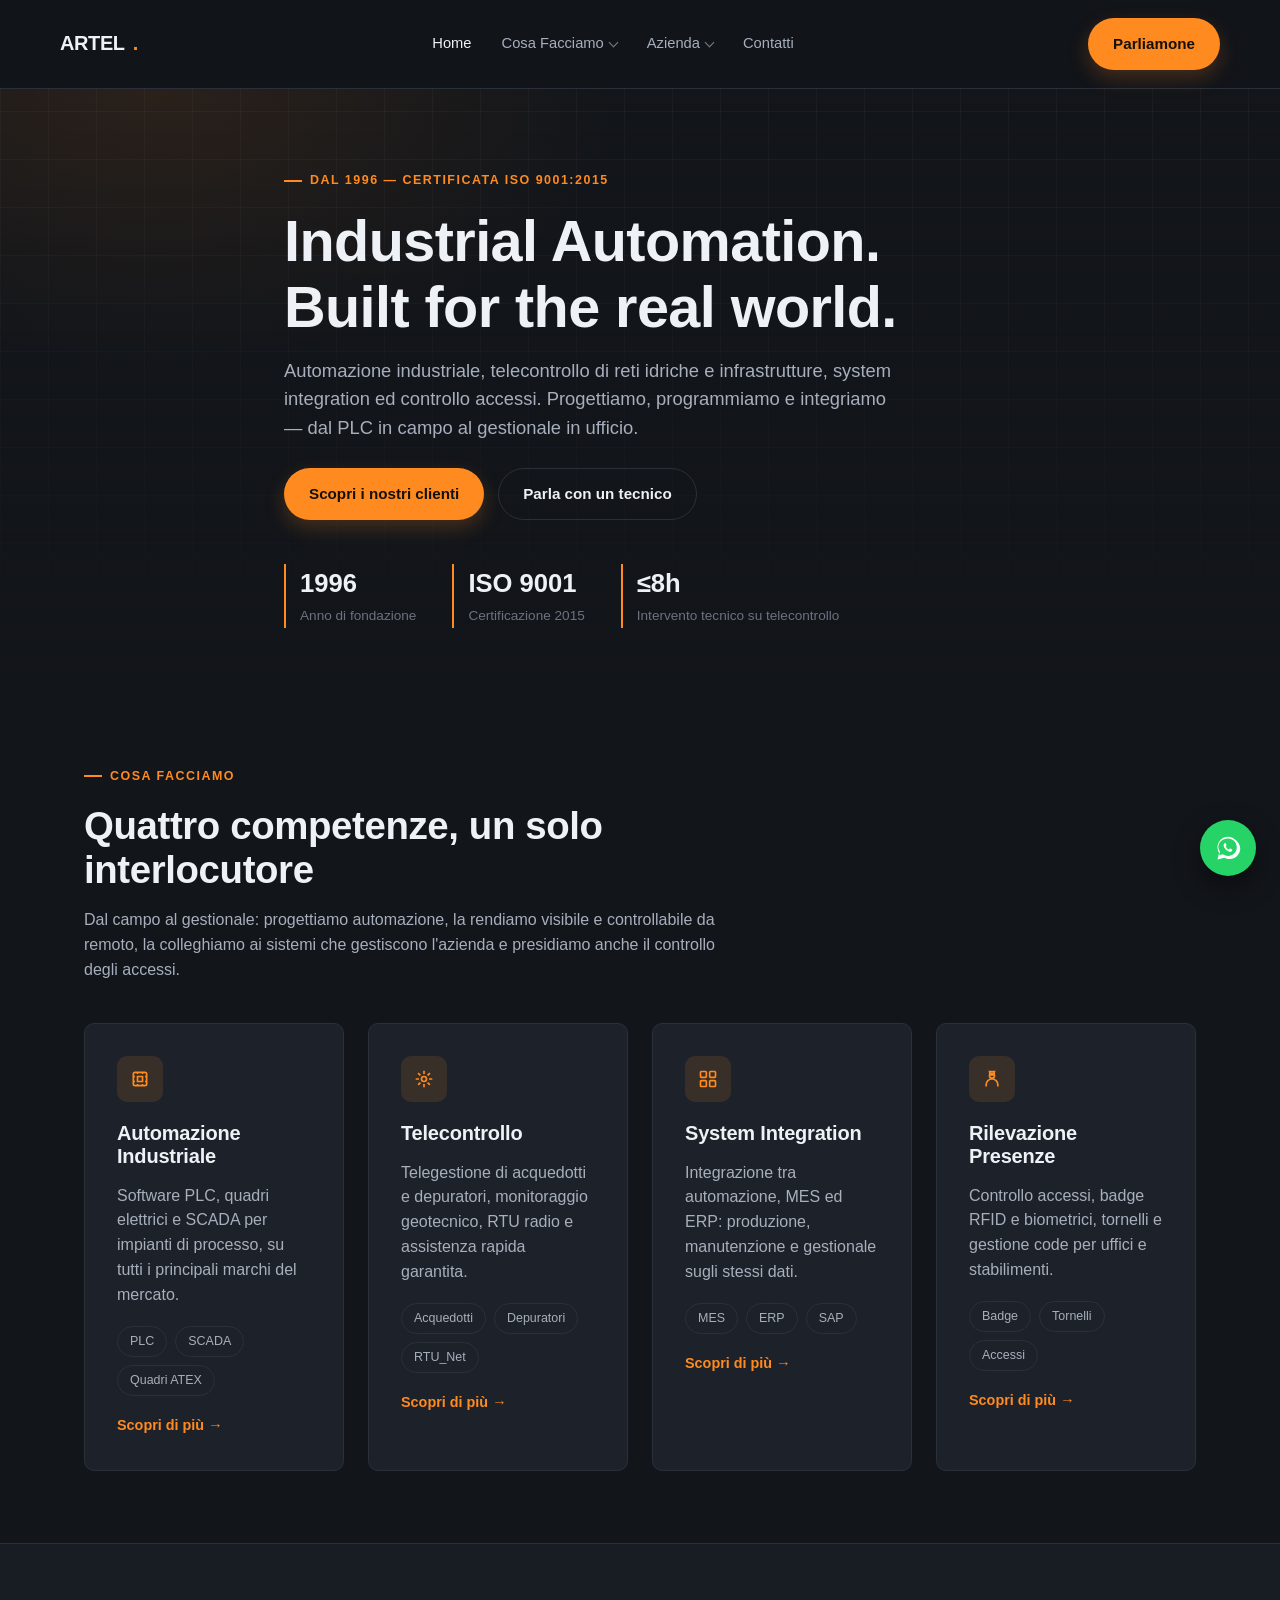
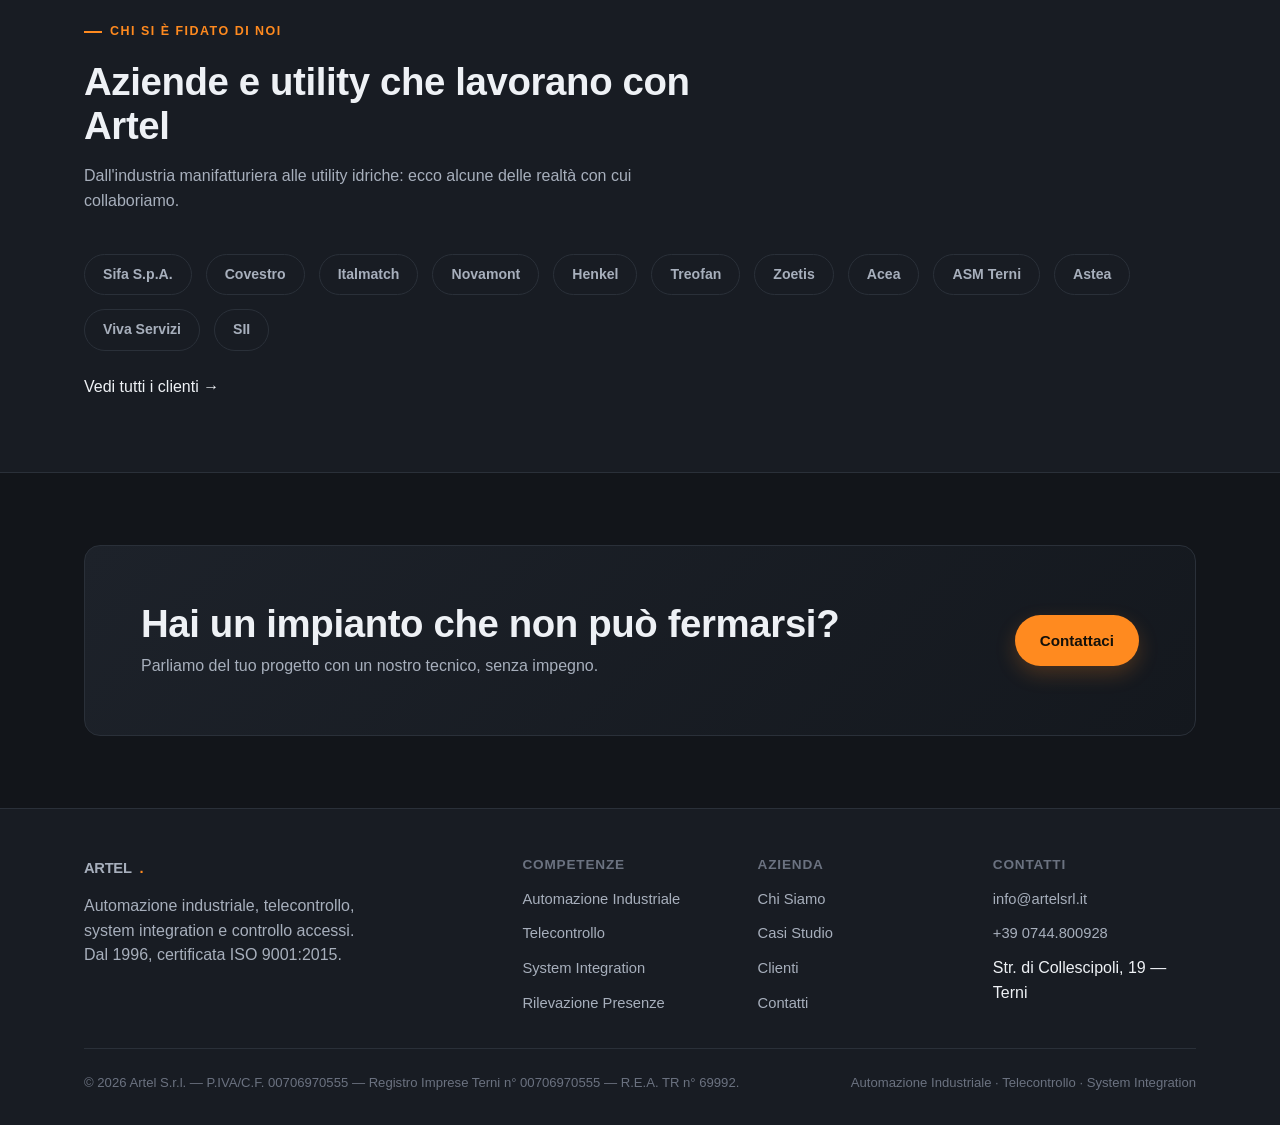
==== commit 24e3ccae: "Redesign nav, tighten spacing, add SEO/Maps/WhatsApp Nav was overflowing into wrapped, misaligned la" ====
--- a/index.html
+++ b/index.html
@@ -5,7 +5,33 @@
 <meta name="viewport" content="width=device-width, initial-scale=1.0">
 <title>Artel S.r.l. — Automazione Industriale, Telecontrollo, System Integration</title>
 <meta name="description" content="Automazione industriale, telecontrollo di acquedotti e depuratori, system integration e controllo accessi. Artel S.r.l., Terni — dal 1996, certificata ISO 9001:2015.">
+<link rel="canonical" href="https://shanjitsingh.github.io/artel-srl-redesign/">
+<meta property="og:type" content="website">
+<meta property="og:locale" content="it_IT">
+<meta property="og:title" content="Artel S.r.l. — Automazione Industriale, Telecontrollo, System Integration">
+<meta property="og:description" content="Automazione industriale, telecontrollo di acquedotti e depuratori, system integration e controllo accessi. Dal 1996, certificata ISO 9001:2015.">
+<meta property="og:url" content="https://shanjitsingh.github.io/artel-srl-redesign/">
 <link rel="stylesheet" href="css/style.css">
+<script type="application/ld+json">
+{
+  "@context": "https://schema.org",
+  "@type": "LocalBusiness",
+  "name": "Artel S.r.l.",
+  "url": "https://shanjitsingh.github.io/artel-srl-redesign/",
+  "telephone": "+39 0744.800928",
+  "email": "info@artelsrl.it",
+  "foundingDate": "1996",
+  "address": {
+    "@type": "PostalAddress",
+    "streetAddress": "Str. di Collescipoli, 19",
+    "addressLocality": "Terni",
+    "postalCode": "05100",
+    "addressRegion": "TR",
+    "addressCountry": "IT"
+  },
+  "vatID": "00706970555"
+}
+</script>
 </head>
 <body>
 
@@ -14,13 +40,27 @@
     <a href="index.html" class="logo">ARTEL<span>.</span></a>
     <ul class="nav-links">
       <li><a href="index.html" class="active">Home</a></li>
-      <li><a href="automazione-industriale.html">Automazione Industriale</a></li>
-      <li><a href="telecontrollo.html">Telecontrollo</a></li>
-      <li><a href="system-integration.html">System Integration</a></li>
-      <li><a href="rilevazione-presenze.html">Rilevazione Presenze</a></li>
-      <li><a href="casi-studio.html">Casi Studio</a></li>
-      <li><a href="clienti.html">Clienti</a></li>
-      <li><a href="chi-siamo.html">Chi Siamo</a></li>
+      <li class="nav-dropdown">
+        <details>
+          <summary>Cosa Facciamo</summary>
+          <div class="dropdown-panel">
+            <a href="automazione-industriale.html">Automazione Industriale</a>
+            <a href="telecontrollo.html">Telecontrollo</a>
+            <a href="system-integration.html">System Integration</a>
+            <a href="rilevazione-presenze.html">Rilevazione Presenze</a>
+          </div>
+        </details>
+      </li>
+      <li class="nav-dropdown">
+        <details>
+          <summary>Azienda</summary>
+          <div class="dropdown-panel">
+            <a href="chi-siamo.html">Chi Siamo</a>
+            <a href="casi-studio.html">Casi Studio</a>
+            <a href="clienti.html">Clienti</a>
+          </div>
+        </details>
+      </li>
       <li><a href="contatti.html">Contatti</a></li>
     </ul>
     <div class="nav-cta">
@@ -176,6 +216,10 @@
   </div>
 </footer>
 
+<a class="whatsapp-fab" href="https://wa.me/390744800928" target="_blank" rel="noopener" aria-label="Scrivici su WhatsApp">
+  <svg viewBox="0 0 32 32" xmlns="http://www.w3.org/2000/svg"><path d="M16 3C9.4 3 4 8.4 4 15c0 2.4.7 4.6 1.9 6.5L4 29l7.7-2c1.9 1 4 1.6 6.3 1.6 6.6 0 12-5.4 12-12S22.6 3 16 3zm0 2c5.5 0 10 4.5 10 10s-4.5 10-10 10c-2 0-3.9-.6-5.5-1.6l-.4-.2-4.3 1.1 1.1-4.2-.2-.4C5.6 18.4 5 16.7 5 15c0-5.5 4.5-10 11-10zm-3.4 5.6c-.2 0-.5 0-.7.3-.2.2-.9.9-.9 2.2s.9 2.5 1 2.7c.1.2 1.7 2.8 4.2 3.8 2 .8 2.4.7 2.8.6.5-.1 1.5-.6 1.7-1.2.2-.6.2-1.1.2-1.2-.1-.1-.3-.2-.6-.4l-1.7-.8c-.2-.1-.4-.1-.6.1l-.7.9c-.1.1-.3.2-.5.1-.6-.3-1.6-.9-2.3-1.8-.5-.7-.9-1.4-1-1.6-.1-.2 0-.4.1-.5l.6-.7c.1-.2.2-.4.1-.6l-.8-1.9c-.1-.2-.3-.4-.5-.4h-.4z"/></svg>
+</a>
+
 <script src="js/main.js"></script>
 </body>
 </html>
--- a/css/style.css
+++ b/css/style.css
@@ -53,7 +53,13 @@
 }
 
 section {
-  padding: 88px 0;
+  padding: 72px 0;
+}
+
+@media (max-width: 760px) {
+  section {
+    padding: 52px 0;
+  }
 }
 
 h1, h2, h3, h4 {
@@ -114,10 +120,12 @@
 .btn-primary {
   background: var(--accent);
   color: #14110a;
+  box-shadow: 0 8px 20px rgba(255, 138, 31, 0.22);
 }
 
 .btn-primary:hover {
   background: #ff9a3d;
+  box-shadow: 0 10px 24px rgba(255, 138, 31, 0.3);
 }
 
 .btn-ghost {
@@ -164,22 +172,113 @@
 
 .nav-links {
   display: flex;
-  gap: 30px;
+  align-items: center;
+  gap: 2px;
   list-style: none;
   margin: 0;
   padding: 0;
 }
 
-.nav-links a {
+.nav-links > li > a {
+  display: inline-block;
+  padding: 10px 14px;
+  border-radius: 8px;
   font-size: 0.92rem;
   font-weight: 500;
   color: var(--text-dim);
   transition: color 0.15s ease;
 }
 
-.nav-links a:hover,
-.nav-links a.active {
+.nav-links > li > a:hover,
+.nav-links > li > a.active {
   color: var(--text);
+}
+
+/* Dropdown groups (Cosa Facciamo / Azienda) — native <details>, no JS required to open/close */
+
+.nav-dropdown {
+  position: relative;
+}
+
+.nav-dropdown summary {
+  list-style: none;
+  cursor: pointer;
+  display: flex;
+  align-items: center;
+  gap: 6px;
+  padding: 10px 14px;
+  border-radius: 8px;
+  font-size: 0.92rem;
+  font-weight: 500;
+  color: var(--text-dim);
+  transition: color 0.15s ease;
+  user-select: none;
+}
+
+.nav-dropdown summary::-webkit-details-marker {
+  display: none;
+}
+
+.nav-dropdown summary::after {
+  content: "";
+  width: 6px;
+  height: 6px;
+  margin-top: -3px;
+  border-right: 1.5px solid currentColor;
+  border-bottom: 1.5px solid currentColor;
+  opacity: 0.7;
+  transform: rotate(45deg);
+  transition: transform 0.15s ease;
+}
+
+.nav-dropdown details[open] summary::after {
+  transform: rotate(-135deg);
+  margin-top: 3px;
+}
+
+.nav-dropdown summary:hover,
+.nav-dropdown details[open] summary,
+.nav-dropdown summary.active {
+  color: var(--text);
+}
+
+.nav-dropdown .dropdown-panel {
+  position: absolute;
+  top: calc(100% + 8px);
+  left: 0;
+  min-width: 230px;
+  display: flex;
+  flex-direction: column;
+  gap: 2px;
+  background: var(--bg-card);
+  border: 1px solid var(--line);
+  border-radius: 10px;
+  padding: 8px;
+  box-shadow: 0 16px 32px rgba(0,0,0,0.45);
+}
+
+.nav-dropdown .dropdown-panel a {
+  padding: 9px 12px;
+  border-radius: 6px;
+  font-size: 0.9rem;
+  color: var(--text-dim);
+}
+
+.nav-dropdown .dropdown-panel a:hover,
+.nav-dropdown .dropdown-panel a.active {
+  background: var(--accent-soft);
+  color: var(--accent);
+}
+
+@media (max-width: 860px) {
+  .nav-dropdown .dropdown-panel {
+    position: static;
+    margin-top: 4px;
+    padding: 4px 0 4px 14px;
+    background: transparent;
+    border: none;
+    box-shadow: none;
+  }
 }
 
 .nav-cta {
@@ -225,10 +324,11 @@
 /* ---------- Hero ---------- */
 
 .hero {
-  padding: 100px 0 80px;
+  padding: 76px 0 60px;
   position: relative;
   overflow: hidden;
   background-image:
+    radial-gradient(720px 420px at 12% 0%, rgba(255,138,31,0.10), transparent 65%),
     linear-gradient(180deg, rgba(18,21,26,0) 0%, var(--bg) 100%),
     repeating-linear-gradient(0deg, rgba(255,255,255,0.035) 0 1px, transparent 1px 48px),
     repeating-linear-gradient(90deg, rgba(255,255,255,0.035) 0 1px, transparent 1px 48px);
@@ -246,14 +346,14 @@
 .hero-actions {
   display: flex;
   gap: 14px;
-  margin-top: 28px;
+  margin-top: 26px;
   flex-wrap: wrap;
 }
 
 .hero-meta {
   display: flex;
   gap: 36px;
-  margin-top: 64px;
+  margin-top: 44px;
   flex-wrap: wrap;
 }
 
@@ -275,7 +375,7 @@
 /* ---------- Page hero (secondary pages) ---------- */
 
 .page-hero {
-  padding: 70px 0 60px;
+  padding: 56px 0 48px;
   border-bottom: 1px solid var(--line);
   background: var(--bg-alt);
 }
@@ -299,7 +399,7 @@
 
 .section-head {
   max-width: 640px;
-  margin-bottom: 48px;
+  margin-bottom: 40px;
 }
 
 .grid-3 {
@@ -685,6 +785,63 @@
   font-size: 0.82rem;
 }
 
+/* ---------- WhatsApp floating button ---------- */
+
+.whatsapp-fab {
+  position: fixed;
+  bottom: 24px;
+  right: 24px;
+  width: 56px;
+  height: 56px;
+  border-radius: 50%;
+  background: #25d366;
+  display: flex;
+  align-items: center;
+  justify-content: center;
+  box-shadow: 0 10px 28px rgba(0, 0, 0, 0.45);
+  z-index: 60;
+  transition: transform 0.15s ease, box-shadow 0.15s ease;
+}
+
+.whatsapp-fab:hover {
+  transform: scale(1.08);
+  box-shadow: 0 14px 32px rgba(0, 0, 0, 0.5);
+}
+
+.whatsapp-fab svg {
+  width: 28px;
+  height: 28px;
+  fill: #ffffff;
+}
+
+@media (max-width: 600px) {
+  .whatsapp-fab {
+    width: 50px;
+    height: 50px;
+    bottom: 18px;
+    right: 18px;
+  }
+  .whatsapp-fab svg {
+    width: 24px;
+    height: 24px;
+  }
+}
+
+/* ---------- Map embed ---------- */
+
+.map-embed {
+  border: 1px solid var(--line);
+  border-radius: var(--radius);
+  overflow: hidden;
+}
+
+.map-embed iframe {
+  width: 100%;
+  height: 320px;
+  border: 0;
+  display: block;
+}
+
 /* ---------- Utility ---------- */
 
 .mt-0 { margin-top: 0; }
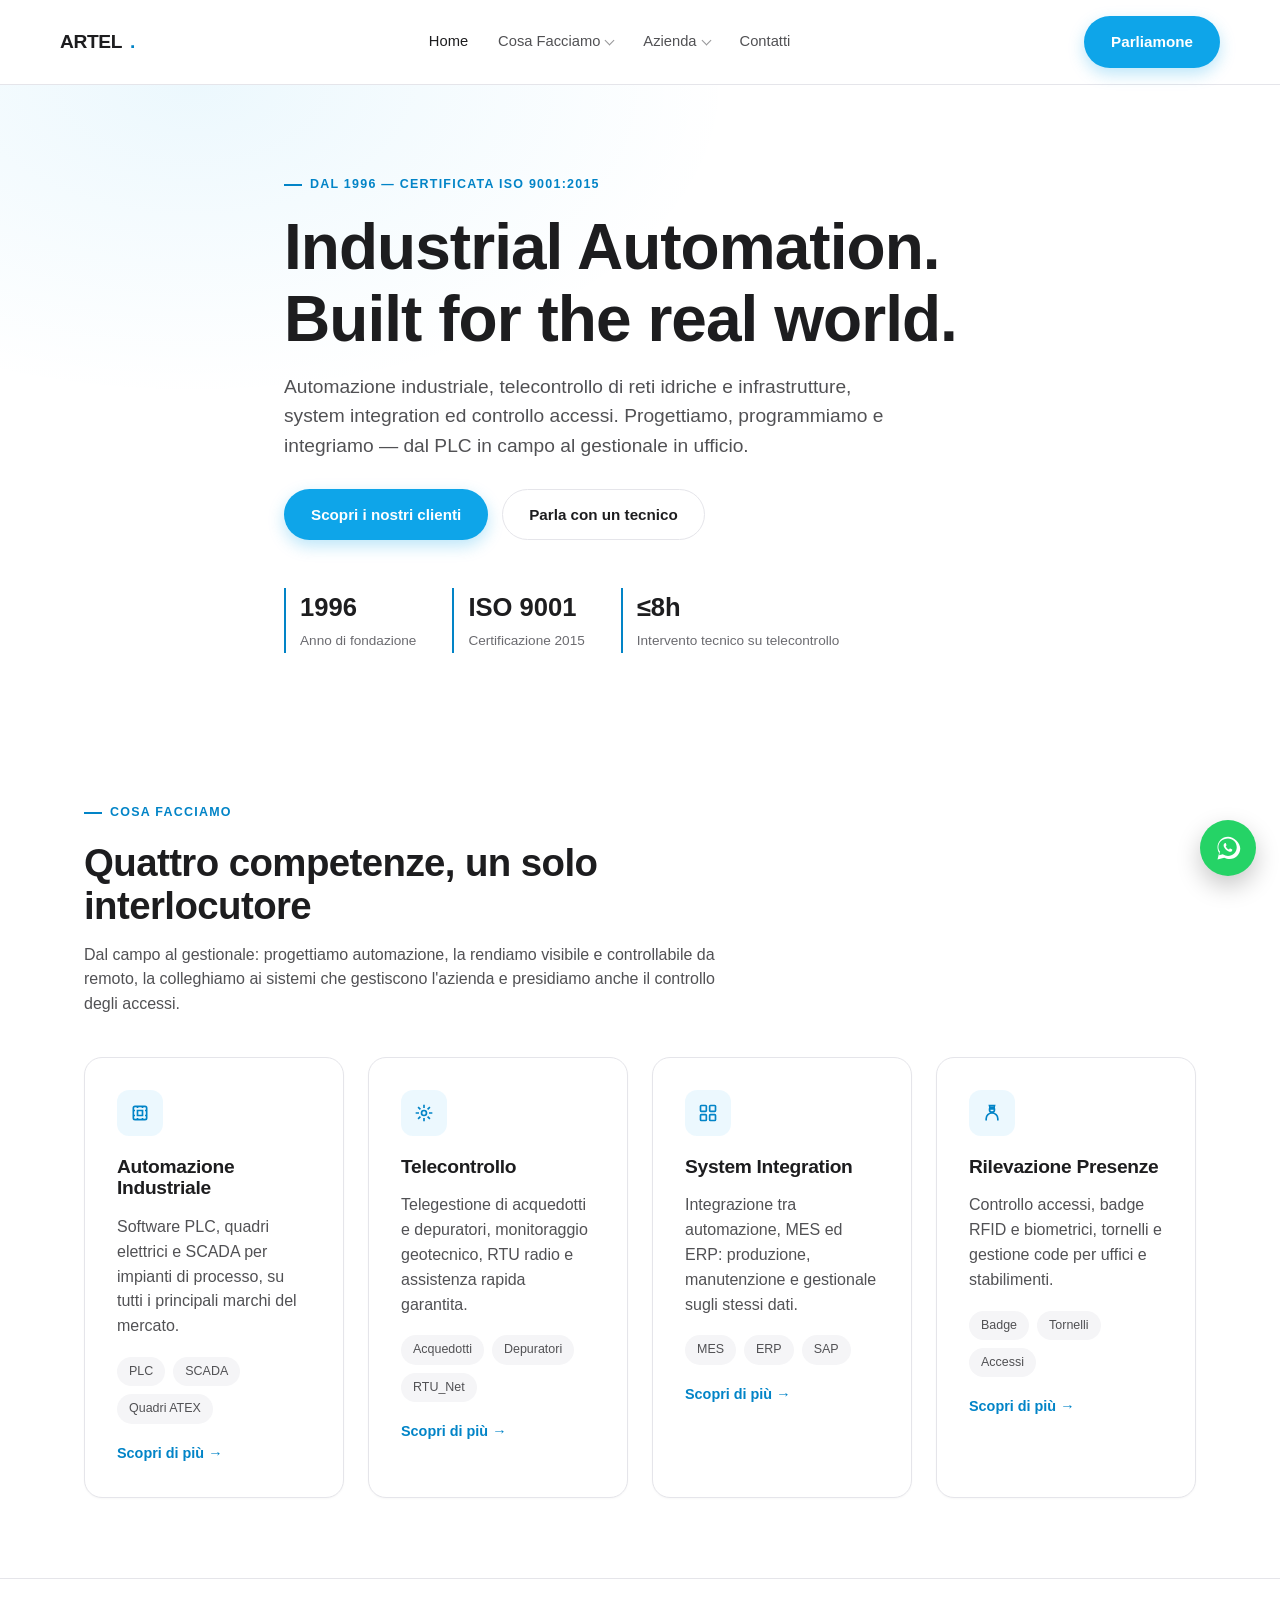
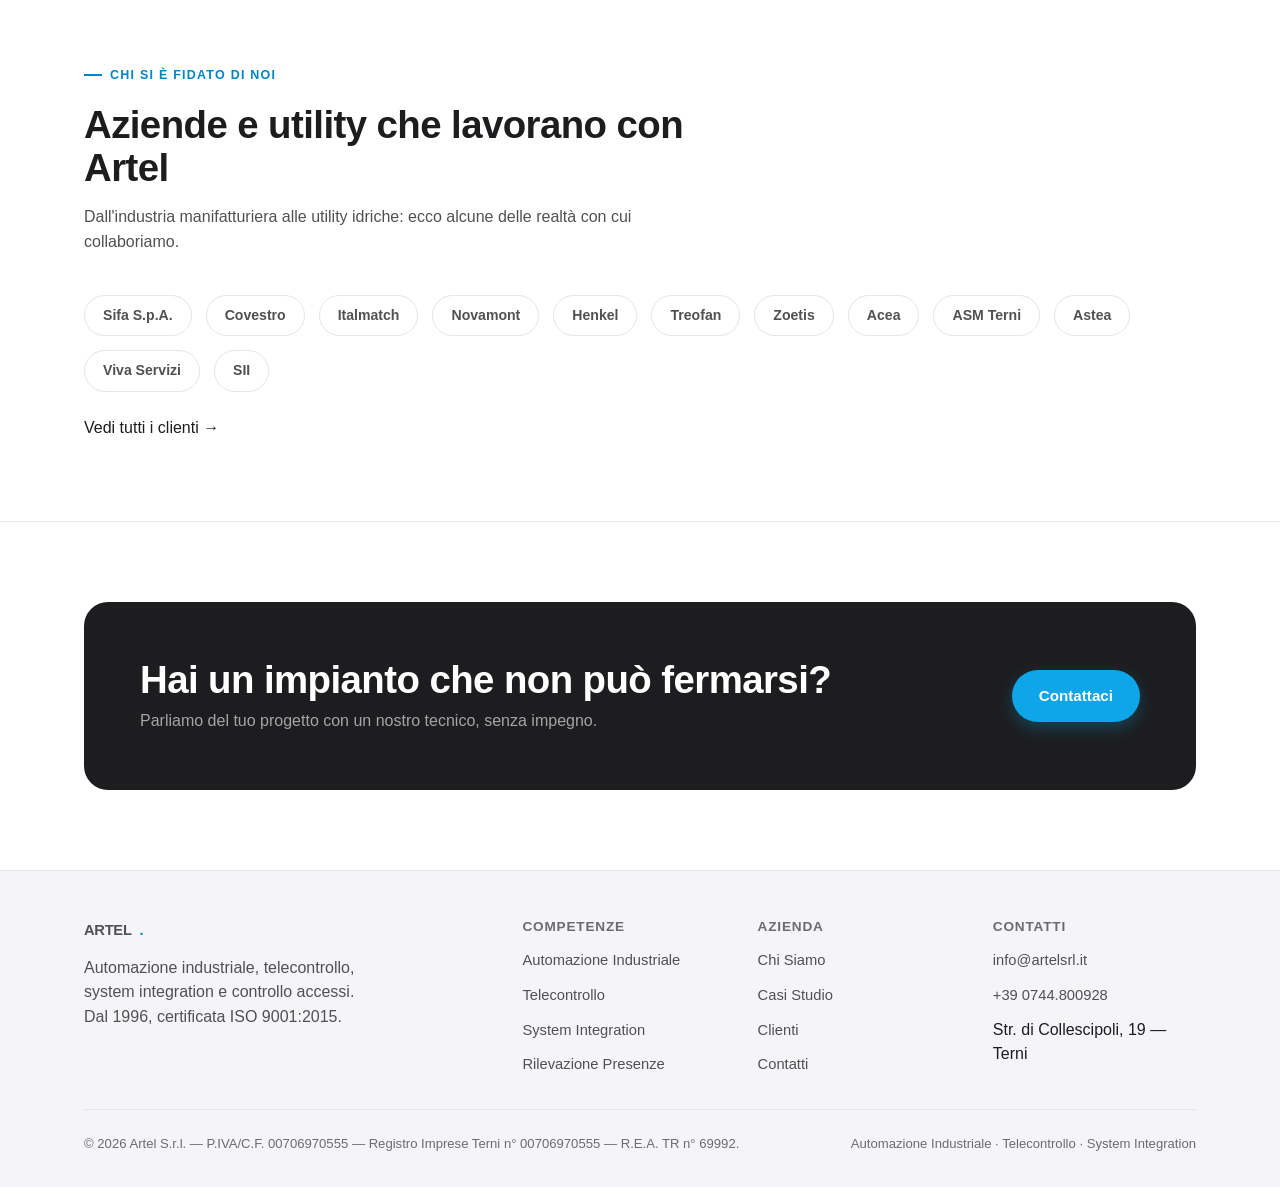
==== commit b3b5de06: "Improve mobile touch targets and page-level web optimization Mobile: nav-toggle and buttons now meet" ====
--- a/index.html
+++ b/index.html
@@ -3,6 +3,9 @@
 <head>
 <meta charset="UTF-8">
 <meta name="viewport" content="width=device-width, initial-scale=1.0">
+<link rel="icon" type="image/svg+xml" href="favicon.svg">
+<link rel="apple-touch-icon" href="apple-touch-icon.png">
+<meta name="theme-color" content="#ffffff">
 <title>Artel S.r.l. — Automazione Industriale, Telecontrollo, System Integration</title>
 <meta name="description" content="Automazione industriale, telecontrollo di acquedotti e depuratori, system integration e controllo accessi. Artel S.r.l., Terni — dal 1996, certificata ISO 9001:2015.">
 <link rel="canonical" href="https://shanjitsingh.github.io/artel-srl-redesign/">
--- a/css/style.css
+++ b/css/style.css
@@ -1,22 +1,23 @@
 /* ===========================================================
    Artel S.r.l. — redesign concept
-   Design system: dark industrial palette, one accent color.
+   Design system: light, airy, restrained accent — Apple-inspired.
    =========================================================== */
 
 :root {
-  --bg: #12151a;
-  --bg-alt: #181c23;
-  --bg-card: #1d222a;
-  --line: #2a3039;
-  --text: #eef1f5;
-  --text-dim: #a7afbc;
-  --text-faint: #6b7280;
-  --accent: #ff8a1f;
-  --accent-dim: #cc6f14;
-  --accent-soft: rgba(255, 138, 31, 0.12);
-  --radius: 10px;
+  --bg: #ffffff;
+  --bg-alt: #f5f5f7;
+  --bg-card: #ffffff;
+  --line: #e5e5ea;
+  --text: #1d1d1f;
+  --text-dim: #515154;
+  --text-faint: #6b6b70;
+  --accent: #0284c7;
+  --accent-bright: #0ea5e9;
+  --accent-soft: rgba(14, 165, 233, 0.08);
+  --dark: #1d1d1f;
+  --radius: 18px;
   --maxw: 1160px;
-  --font: -apple-system, "Segoe UI", "Inter", Roboto, Helvetica, Arial, sans-serif;
+  --font: -apple-system, "SF Pro Display", "Segoe UI", "Inter", Roboto, Helvetica, Arial, sans-serif;
 }
 
 * {
@@ -44,6 +45,7 @@
 a {
   color: inherit;
   text-decoration: none;
+  -webkit-tap-highlight-color: transparent;
 }
 
 .wrap {
@@ -53,25 +55,26 @@
 }
 
 section {
-  padding: 72px 0;
+  padding: 80px 0;
 }
 
 @media (max-width: 760px) {
   section {
-    padding: 52px 0;
+    padding: 56px 0;
   }
 }
 
 h1, h2, h3, h4 {
   margin: 0 0 16px;
-  line-height: 1.15;
-  font-weight: 700;
-  letter-spacing: -0.01em;
-}
-
-h1 { font-size: clamp(2.2rem, 5vw, 3.6rem); }
+  line-height: 1.12;
+  font-weight: 600;
+  letter-spacing: -0.015em;
+  color: var(--text);
+}
+
+h1 { font-size: clamp(2.4rem, 5.6vw, 4rem); font-weight: 700; }
 h2 { font-size: clamp(1.7rem, 3.2vw, 2.4rem); }
-h3 { font-size: 1.25rem; }
+h3 { font-size: 1.2rem; }
 
 p {
   margin: 0 0 16px;
@@ -84,7 +87,7 @@
   gap: 8px;
   font-size: 0.78rem;
   font-weight: 700;
-  letter-spacing: 0.12em;
+  letter-spacing: 0.1em;
   text-transform: uppercase;
   color: var(--accent);
   margin-bottom: 18px;
@@ -103,14 +106,17 @@
 .btn {
   display: inline-flex;
   align-items: center;
+  justify-content: center;
   gap: 8px;
-  padding: 13px 24px;
+  min-height: 44px;
+  padding: 13px 26px;
   border-radius: 999px;
   font-weight: 600;
   font-size: 0.95rem;
   border: 1px solid transparent;
   cursor: pointer;
-  transition: transform 0.15s ease, background 0.15s ease, border-color 0.15s ease;
+  touch-action: manipulation;
+  transition: transform 0.15s ease, background 0.15s ease, border-color 0.15s ease, box-shadow 0.15s ease;
 }
 
 .btn:hover {
@@ -118,14 +124,14 @@
 }
 
 .btn-primary {
-  background: var(--accent);
-  color: #14110a;
-  box-shadow: 0 8px 20px rgba(255, 138, 31, 0.22);
+  background: var(--accent-bright);
+  color: #ffffff;
+  box-shadow: 0 6px 16px rgba(14, 165, 233, 0.28);
 }
 
 .btn-primary:hover {
-  background: #ff9a3d;
-  box-shadow: 0 10px 24px rgba(255, 138, 31, 0.3);
+  background: #29b6f6;
+  box-shadow: 0 10px 22px rgba(14, 165, 233, 0.34);
 }
 
 .btn-ghost {
@@ -145,8 +151,9 @@
   position: sticky;
   top: 0;
   z-index: 50;
-  background: rgba(18, 21, 26, 0.85);
-  backdrop-filter: blur(10px);
+  background: rgba(255, 255, 255, 0.8);
+  backdrop-filter: blur(16px) saturate(1.6);
+  -webkit-backdrop-filter: blur(16px) saturate(1.6);
   border-bottom: 1px solid var(--line);
 }
 
@@ -154,16 +161,17 @@
   display: flex;
   align-items: center;
   justify-content: space-between;
-  padding: 18px 0;
+  padding: 16px 0;
 }
 
 .logo {
   display: flex;
   align-items: baseline;
   gap: 8px;
-  font-weight: 800;
-  font-size: 1.25rem;
+  font-weight: 700;
+  font-size: 1.2rem;
   letter-spacing: -0.02em;
+  color: var(--text);
 }
 
 .logo span {
@@ -181,7 +189,7 @@
 
 .nav-links > li > a {
   display: inline-block;
-  padding: 10px 14px;
+  padding: 9px 14px;
   border-radius: 8px;
   font-size: 0.92rem;
   font-weight: 500;
@@ -206,7 +214,7 @@
   display: flex;
   align-items: center;
   gap: 6px;
-  padding: 10px 14px;
+  padding: 9px 14px;
   border-radius: 8px;
   font-size: 0.92rem;
   font-weight: 500;
@@ -226,7 +234,7 @@
   margin-top: -3px;
   border-right: 1.5px solid currentColor;
   border-bottom: 1.5px solid currentColor;
-  opacity: 0.7;
+  opacity: 0.6;
   transform: rotate(45deg);
   transition: transform 0.15s ease;
 }
@@ -244,22 +252,22 @@
 
 .nav-dropdown .dropdown-panel {
   position: absolute;
-  top: calc(100% + 8px);
+  top: calc(100% + 10px);
   left: 0;
   min-width: 230px;
   display: flex;
   flex-direction: column;
   gap: 2px;
-  background: var(--bg-card);
+  background: #ffffff;
   border: 1px solid var(--line);
-  border-radius: 10px;
+  border-radius: 14px;
   padding: 8px;
-  box-shadow: 0 16px 32px rgba(0,0,0,0.45);
+  box-shadow: 0 20px 40px rgba(0, 0, 0, 0.12);
 }
 
 .nav-dropdown .dropdown-panel a {
   padding: 9px 12px;
-  border-radius: 6px;
+  border-radius: 8px;
   font-size: 0.9rem;
   color: var(--text-dim);
 }
@@ -289,12 +297,16 @@
 
 .nav-toggle {
   display: none;
+  align-items: center;
+  justify-content: center;
+  width: 44px;
+  height: 44px;
   background: none;
   border: 1px solid var(--line);
-  border-radius: 8px;
-  padding: 8px 10px;
+  border-radius: 10px;
   color: var(--text);
   cursor: pointer;
+  touch-action: manipulation;
 }
 
 @media (max-width: 860px) {
@@ -304,15 +316,26 @@
     left: 0;
     right: 0;
     flex-direction: column;
-    background: var(--bg-alt);
+    align-items: stretch;
+    background: #ffffff;
     border-bottom: 1px solid var(--line);
-    padding: 20px 24px;
-    gap: 16px;
+    padding: 12px 24px 20px;
+    gap: 4px;
     display: none;
+    max-height: calc(100vh - 64px);
+    overflow-y: auto;
+    box-shadow: 0 16px 32px rgba(0, 0, 0, 0.08);
   }
   .nav-links.open {
     display: flex;
   }
+  .nav-links > li > a,
+  .nav-dropdown summary {
+    padding: 12px 4px;
+  }
+  .nav-dropdown .dropdown-panel a {
+    padding: 12px 4px 12px 14px;
+  }
   .nav-toggle {
     display: inline-flex;
   }
@@ -324,14 +347,10 @@
 /* ---------- Hero ---------- */
 
 .hero {
-  padding: 76px 0 60px;
+  padding: 84px 0 64px;
   position: relative;
   overflow: hidden;
-  background-image:
-    radial-gradient(720px 420px at 12% 0%, rgba(255,138,31,0.10), transparent 65%),
-    linear-gradient(180deg, rgba(18,21,26,0) 0%, var(--bg) 100%),
-    repeating-linear-gradient(0deg, rgba(255,255,255,0.035) 0 1px, transparent 1px 48px),
-    repeating-linear-gradient(90deg, rgba(255,255,255,0.035) 0 1px, transparent 1px 48px);
+  background-image: radial-gradient(900px 520px at 15% 0%, rgba(14, 165, 233, 0.08), transparent 60%);
 }
 
 .hero-inner {
@@ -339,21 +358,22 @@
 }
 
 .hero p.lead {
-  font-size: 1.15rem;
+  font-size: 1.2rem;
   max-width: 620px;
+  color: var(--text-dim);
 }
 
 .hero-actions {
   display: flex;
   gap: 14px;
-  margin-top: 26px;
+  margin-top: 28px;
   flex-wrap: wrap;
 }
 
 .hero-meta {
   display: flex;
   gap: 36px;
-  margin-top: 44px;
+  margin-top: 48px;
   flex-wrap: wrap;
 }
 
@@ -365,6 +385,7 @@
 .hero-meta strong {
   display: block;
   font-size: 1.6rem;
+  color: var(--text);
 }
 
 .hero-meta span {
@@ -375,9 +396,9 @@
 /* ---------- Page hero (secondary pages) ---------- */
 
 .page-hero {
-  padding: 56px 0 48px;
+  padding: 60px 0 52px;
+  background: var(--bg);
   border-bottom: 1px solid var(--line);
-  background: var(--bg-alt);
 }
 
 .page-hero p {
@@ -443,18 +464,19 @@
   border: 1px solid var(--line);
   border-radius: var(--radius);
   padding: 32px;
-  transition: border-color 0.2s ease, transform 0.2s ease;
+  box-shadow: 0 1px 2px rgba(0, 0, 0, 0.03);
+  transition: box-shadow 0.2s ease, transform 0.2s ease;
 }
 
 .card:hover {
-  border-color: var(--accent-dim);
-  transform: translateY(-2px);
+  box-shadow: 0 24px 48px rgba(0, 0, 0, 0.08);
+  transform: translateY(-4px);
 }
 
 .card .icon {
   width: 46px;
   height: 46px;
-  border-radius: 10px;
+  border-radius: 12px;
   background: var(--accent-soft);
   display: flex;
   align-items: center;
@@ -473,7 +495,7 @@
 .tag {
   font-size: 0.78rem;
   color: var(--text-dim);
-  border: 1px solid var(--line);
+  background: var(--bg-alt);
   border-radius: 999px;
   padding: 5px 12px;
 }
@@ -491,7 +513,7 @@
 /* ---------- Alt section background ---------- */
 
 .section-alt {
-  background: var(--bg-alt);
+  background: var(--bg);
   border-top: 1px solid var(--line);
   border-bottom: 1px solid var(--line);
 }
@@ -505,6 +527,7 @@
 }
 
 .client-strip span {
+  background: #ffffff;
   border: 1px solid var(--line);
   border-radius: 999px;
   padding: 9px 18px;
@@ -567,6 +590,8 @@
   border-radius: var(--radius);
   padding: 36px;
   margin-bottom: 24px;
+  box-shadow: 0 1px 2px rgba(0, 0, 0, 0.03);
+  scroll-margin-top: 90px;
 }
 
 .case-card .case-tag {
@@ -620,20 +645,20 @@
   border: 1px solid var(--line);
   border-radius: var(--radius);
   padding: 26px;
-  transition: border-color 0.2s ease, transform 0.2s ease;
+  box-shadow: 0 1px 2px rgba(0, 0, 0, 0.03);
+  transition: box-shadow 0.2s ease, transform 0.2s ease;
 }
 
 .case-preview:hover {
-  border-color: var(--accent-dim);
-  transform: translateY(-2px);
+  box-shadow: 0 24px 48px rgba(0, 0, 0, 0.08);
+  transform: translateY(-4px);
 }
 
 /* ---------- CTA band ---------- */
 
 .cta-band {
-  background: linear-gradient(135deg, #1d222a, #14181e);
-  border: 1px solid var(--line);
-  border-radius: 16px;
+  background: var(--dark);
+  border-radius: 24px;
   padding: 56px;
   display: flex;
   align-items: center;
@@ -642,12 +667,27 @@
   flex-wrap: wrap;
 }
 
+@media (max-width: 600px) {
+  .cta-band {
+    padding: 32px 24px;
+    border-radius: 20px;
+  }
+  .card, .case-card {
+    padding: 24px;
+  }
+  .info-list .card {
+    padding: 20px;
+  }
+}
+
 .cta-band h2 {
   margin-bottom: 8px;
+  color: #ffffff;
 }
 
 .cta-band p {
   margin: 0;
+  color: rgba(255, 255, 255, 0.6);
 }
 
 /* ---------- Forms ---------- */
@@ -680,18 +720,20 @@
 }
 
 input, textarea, select {
-  background: var(--bg);
+  width: 100%;
+  background: var(--bg-alt);
   border: 1px solid var(--line);
-  border-radius: 8px;
+  border-radius: 10px;
   padding: 12px 14px;
   color: var(--text);
   font-family: var(--font);
-  font-size: 0.95rem;
+  font-size: 16px;
 }
 
 input:focus, textarea:focus, select:focus {
   outline: none;
   border-color: var(--accent);
+  background: #ffffff;
 }
 
 textarea {
@@ -798,14 +840,14 @@
   display: flex;
   align-items: center;
   justify-content: center;
-  box-shadow: 0 10px 28px rgba(0, 0, 0, 0.45);
+  box-shadow: 0 10px 24px rgba(0, 0, 0, 0.22);
   z-index: 60;
   transition: transform 0.15s ease, box-shadow 0.15s ease;
 }
 
 .whatsapp-fab:hover {
   transform: scale(1.08);
-  box-shadow: 0 14px 32px rgba(0, 0, 0, 0.5);
+  box-shadow: 0 14px 28px rgba(0, 0, 0, 0.26);
 }
 
 .whatsapp-fab svg {
@@ -833,6 +875,7 @@
   border: 1px solid var(--line);
   border-radius: var(--radius);
   overflow: hidden;
+  box-shadow: 0 1px 2px rgba(0, 0, 0, 0.03);
 }
 
 .map-embed iframe {
